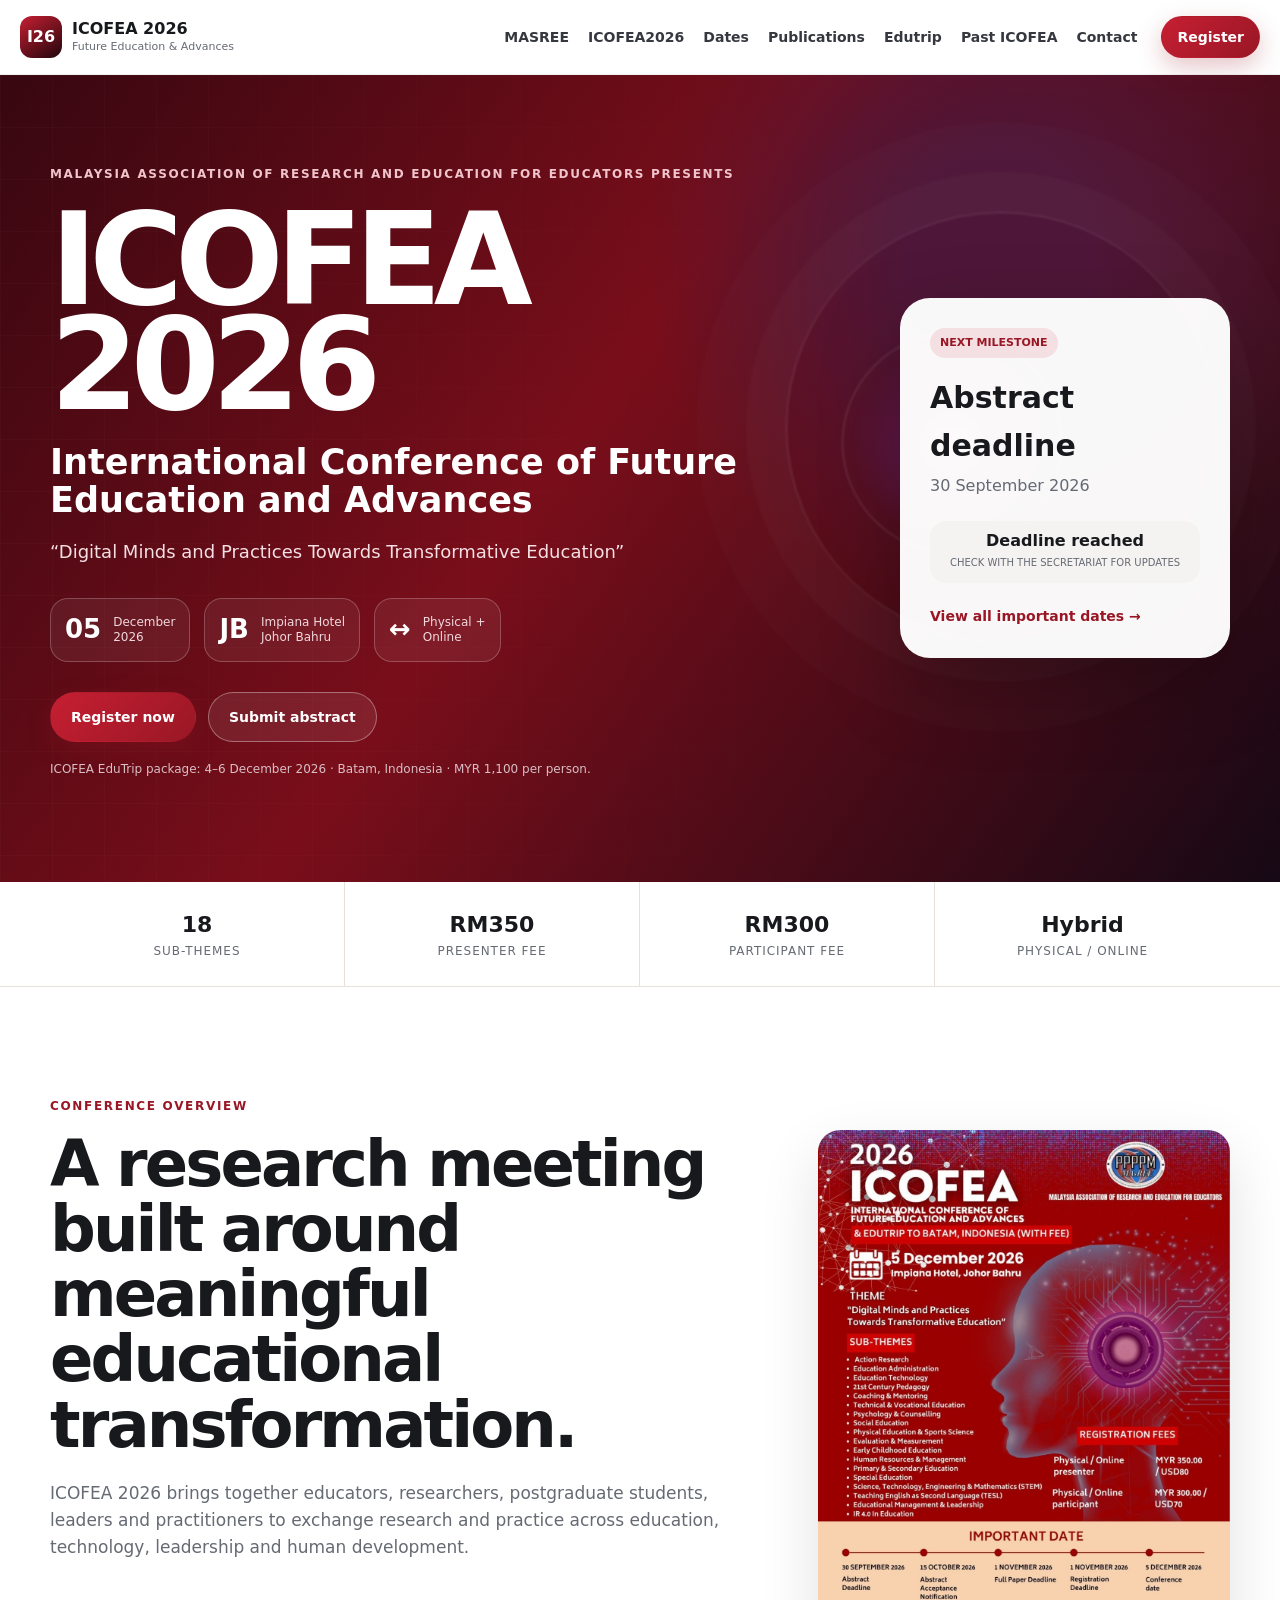
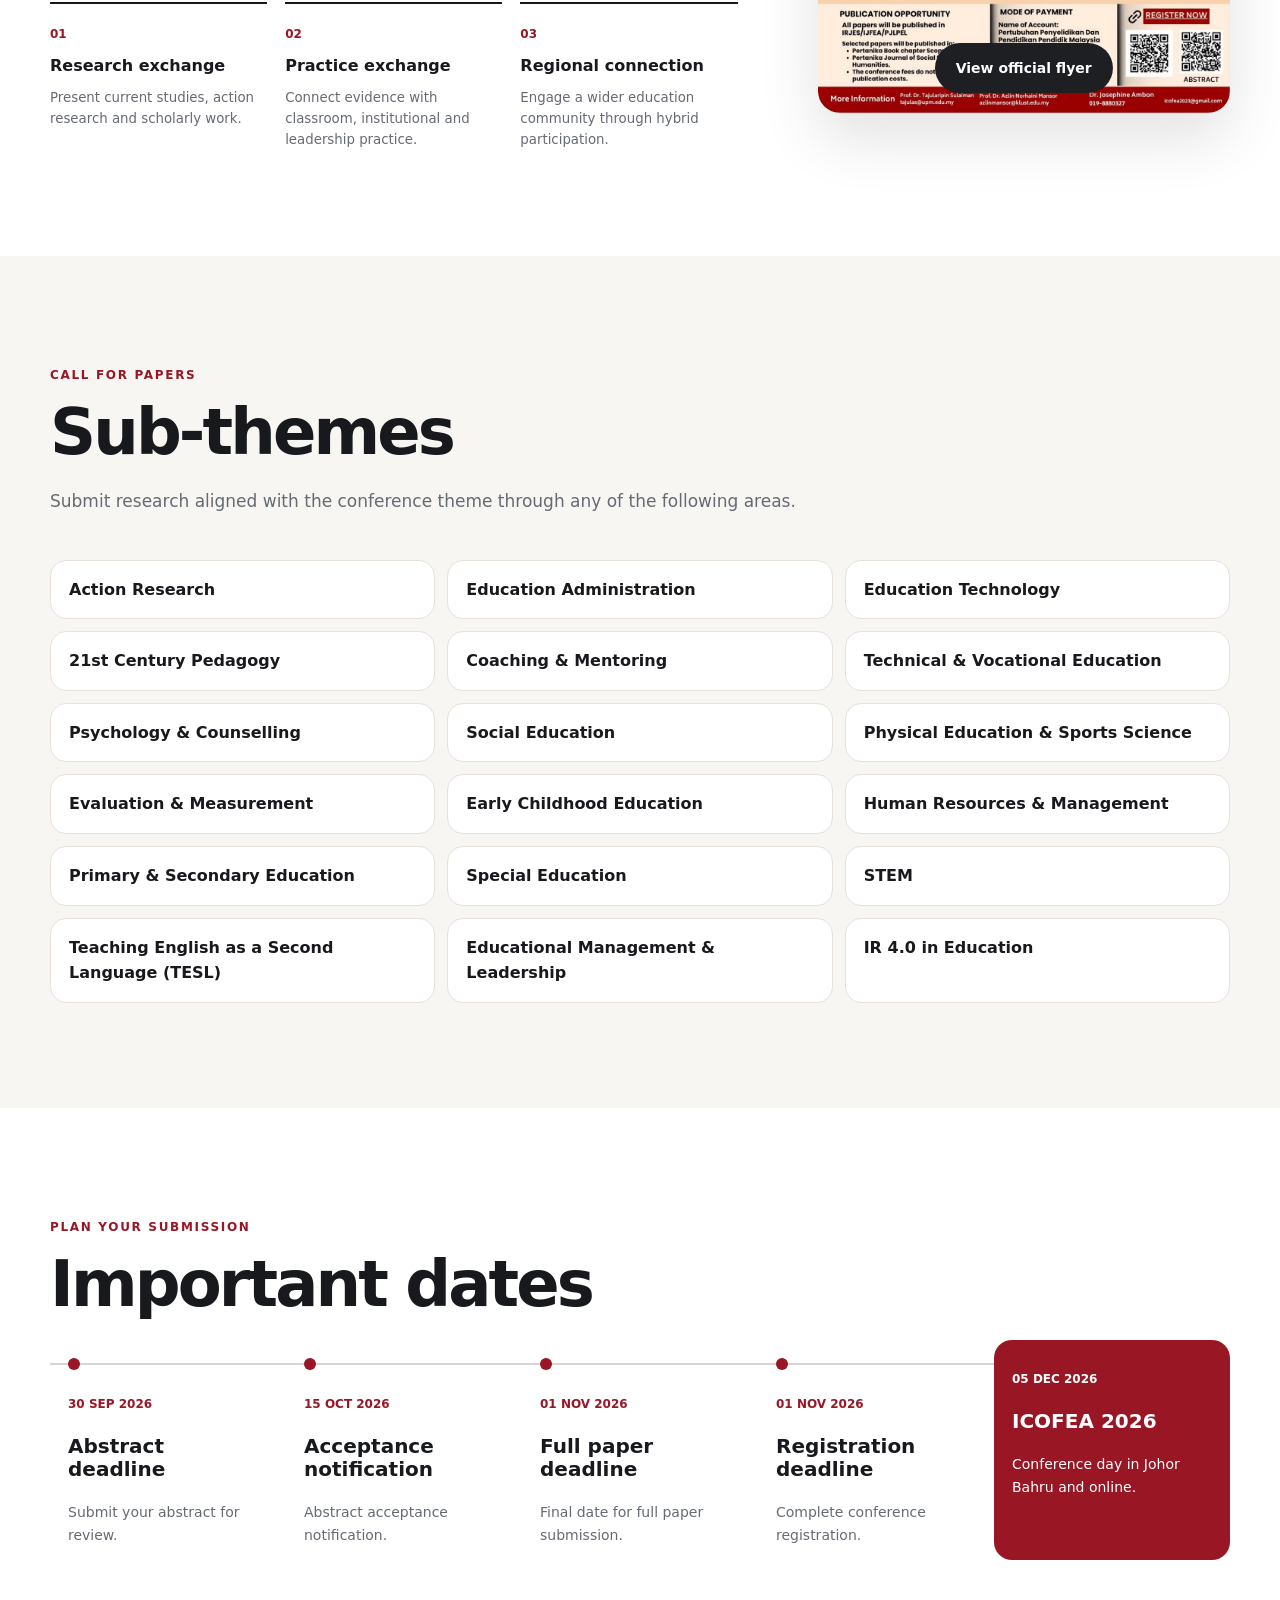
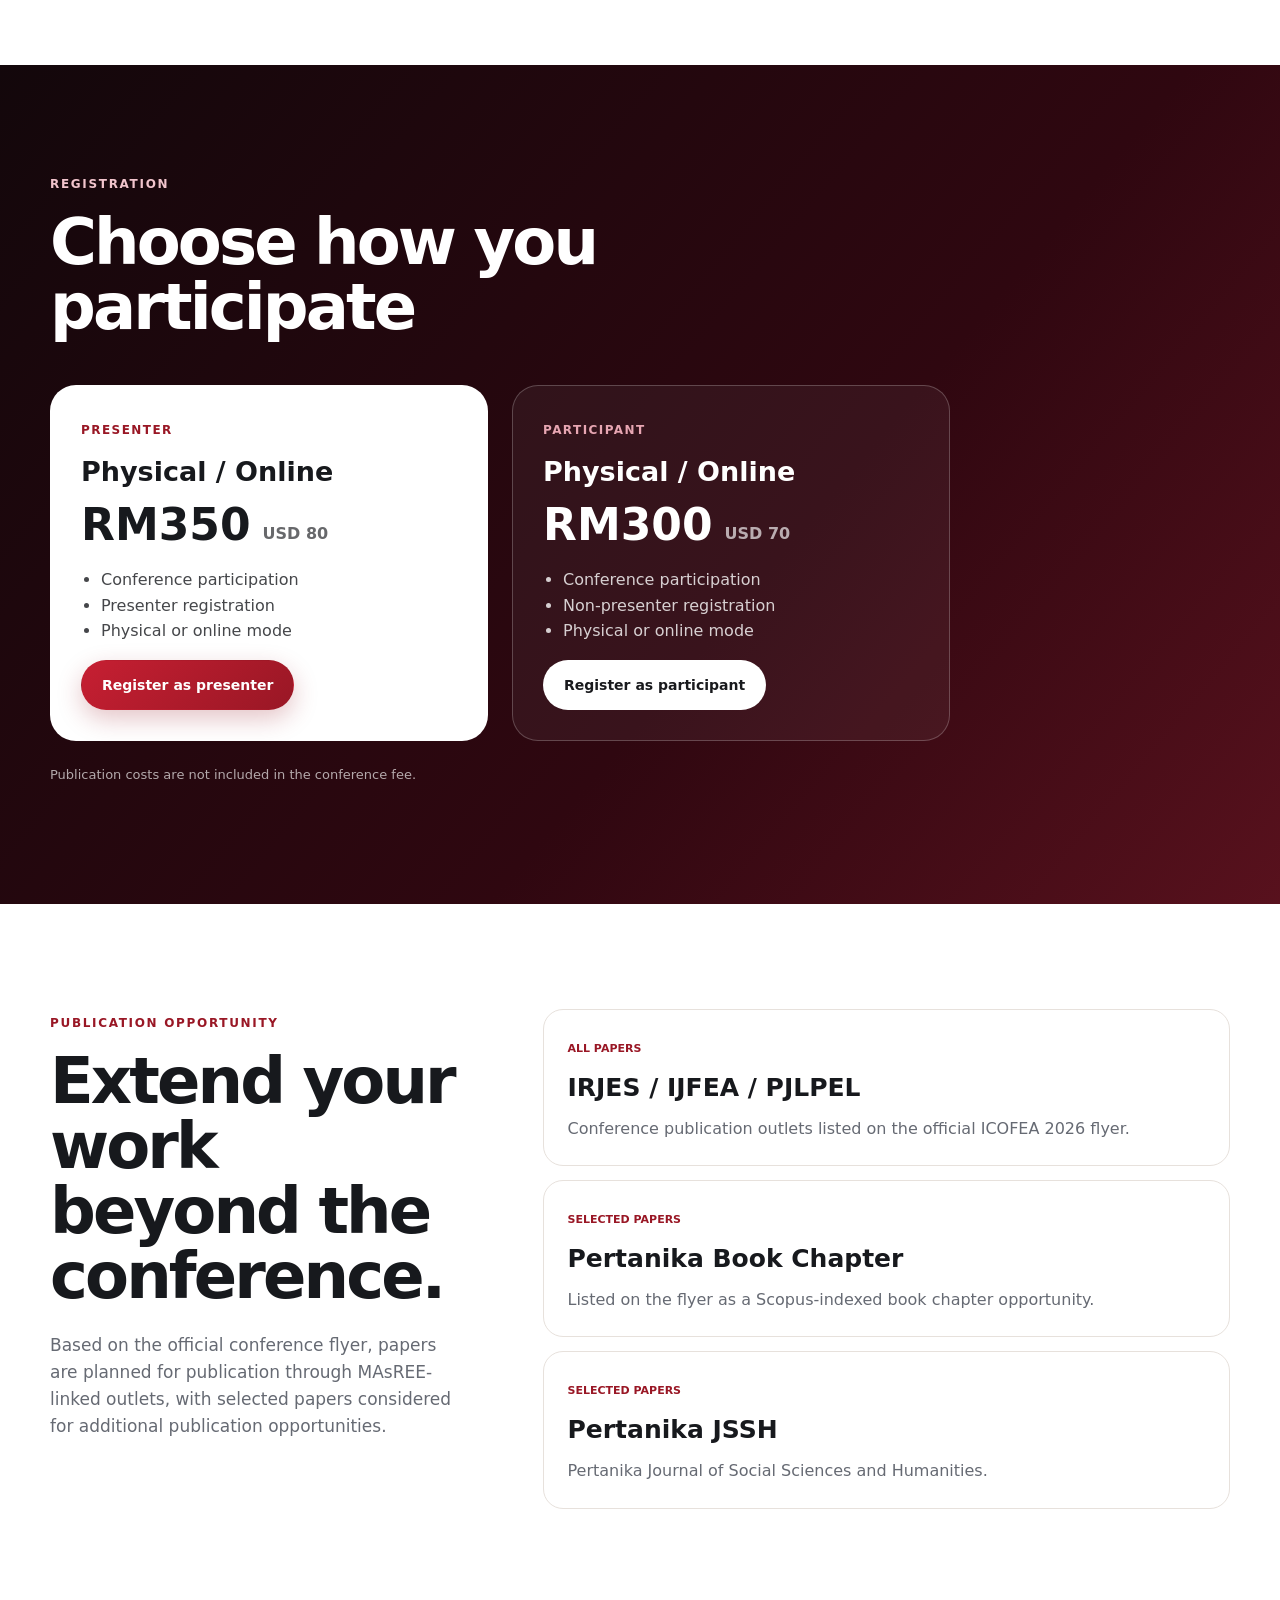
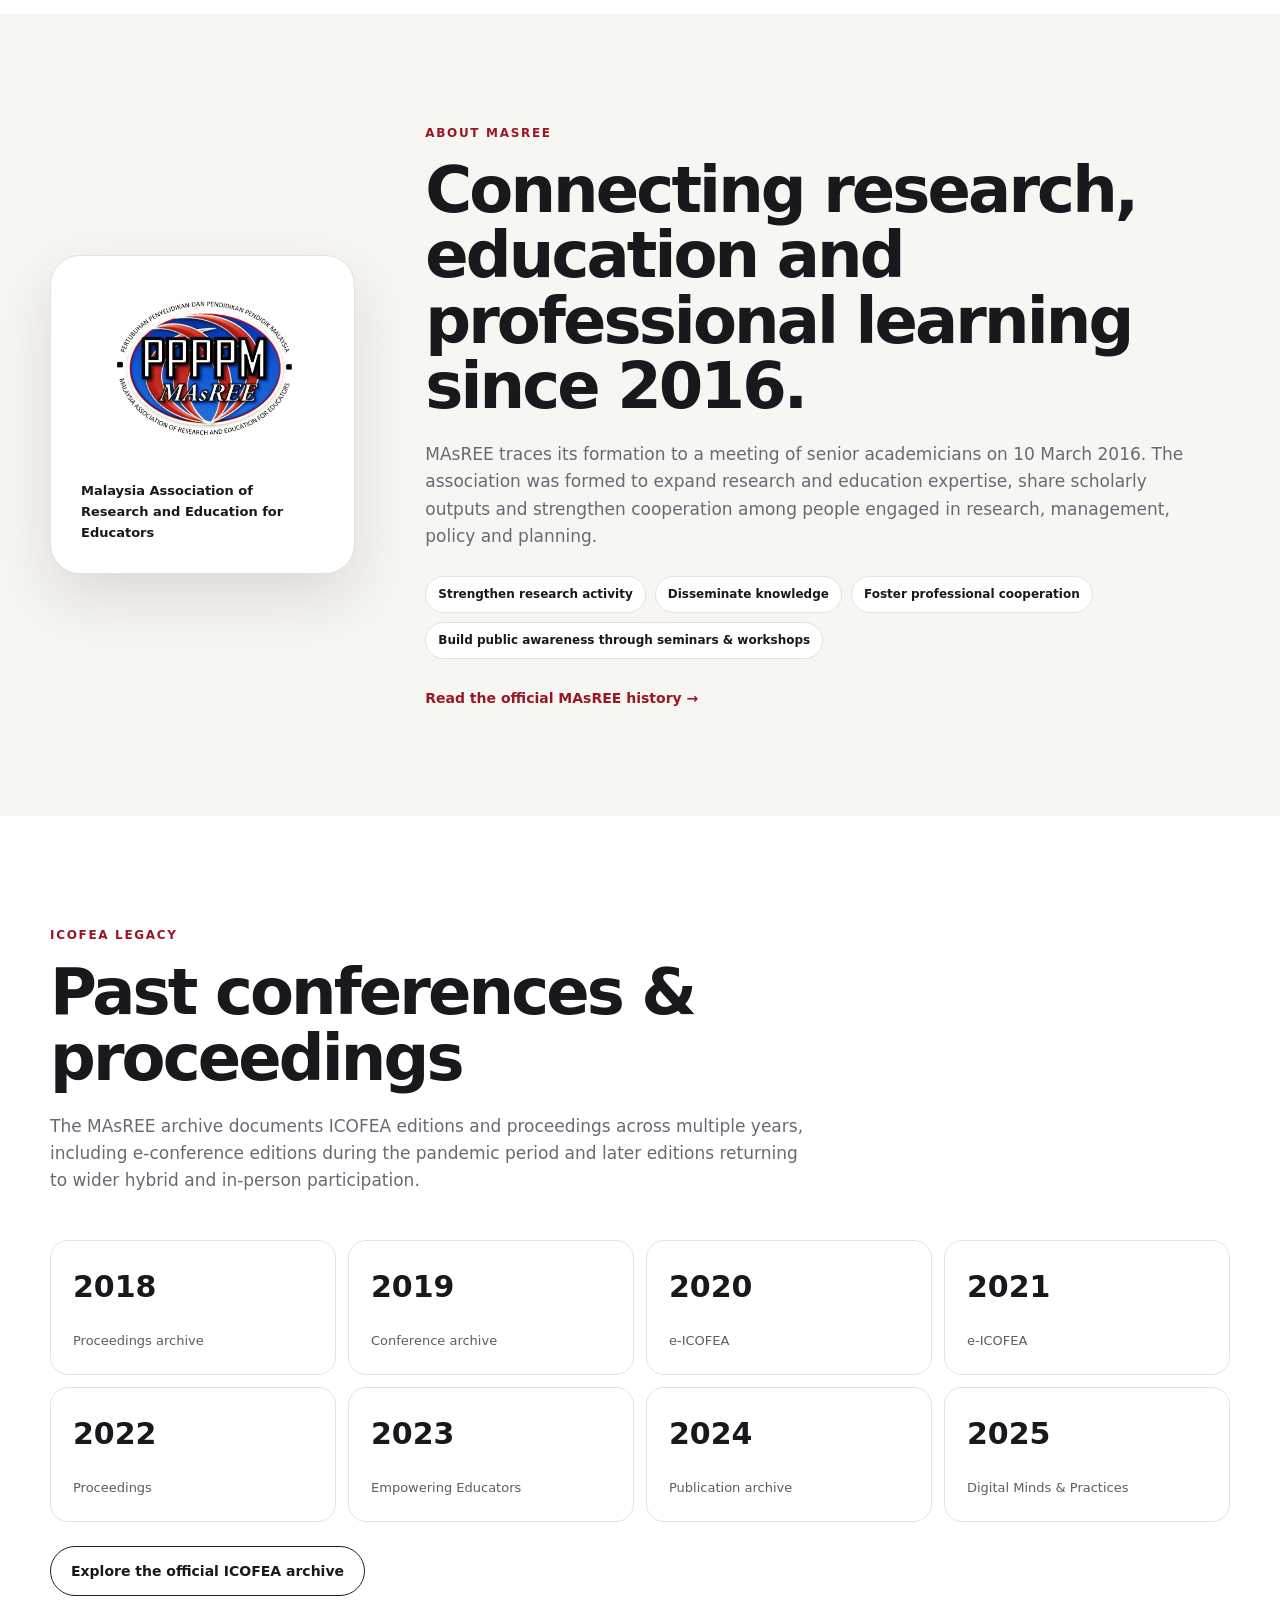
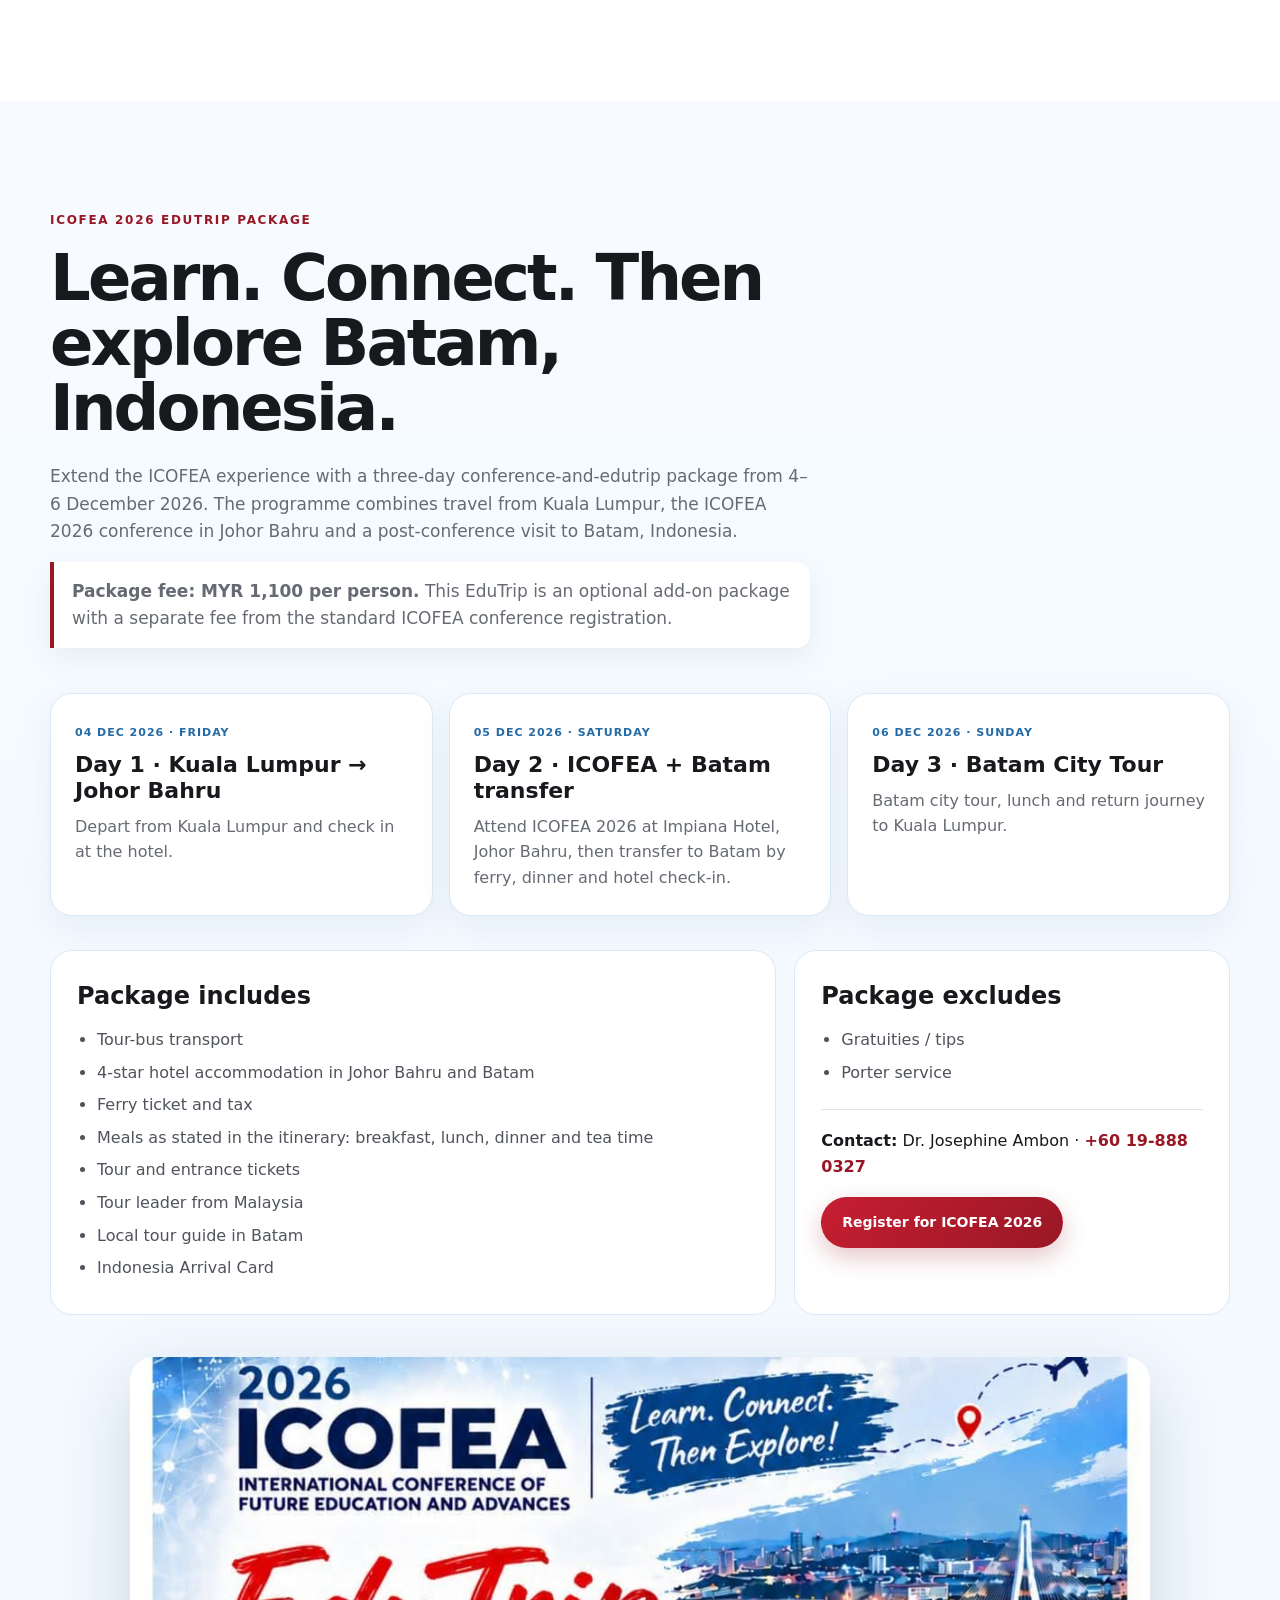
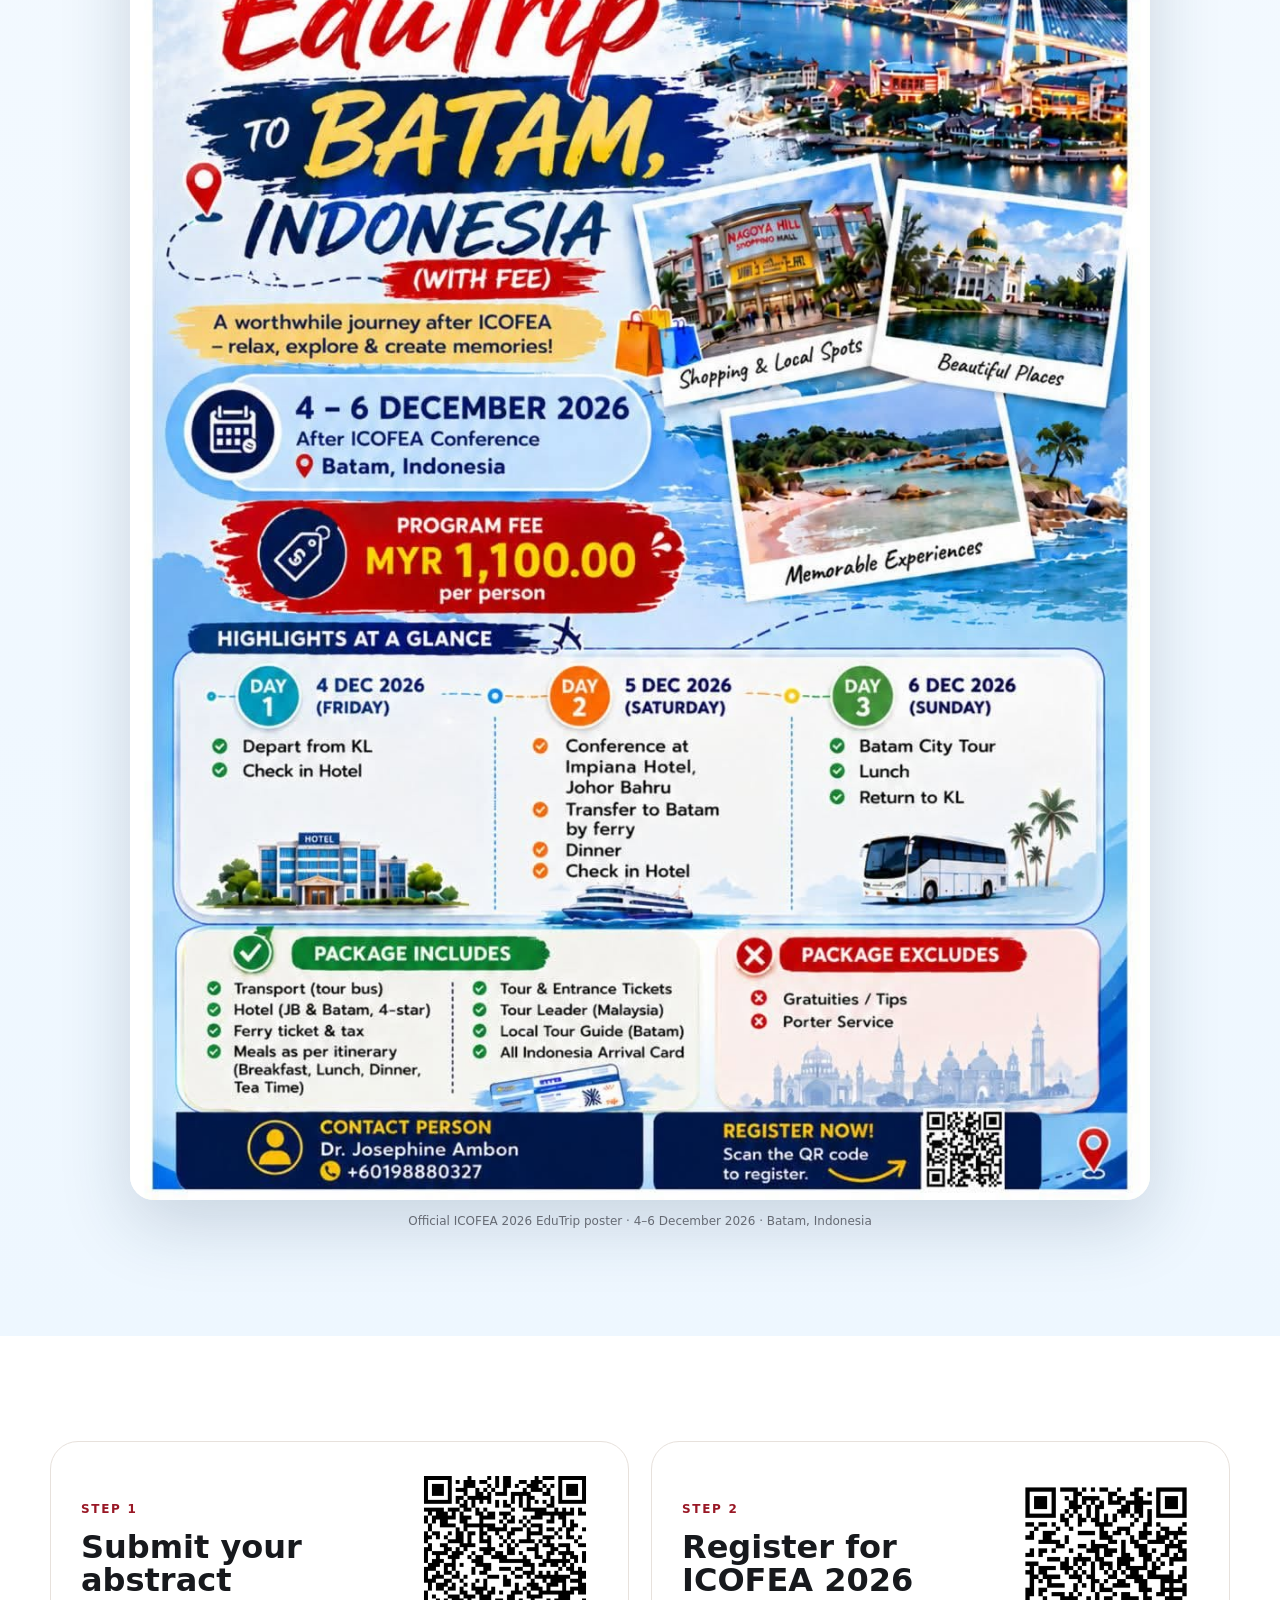
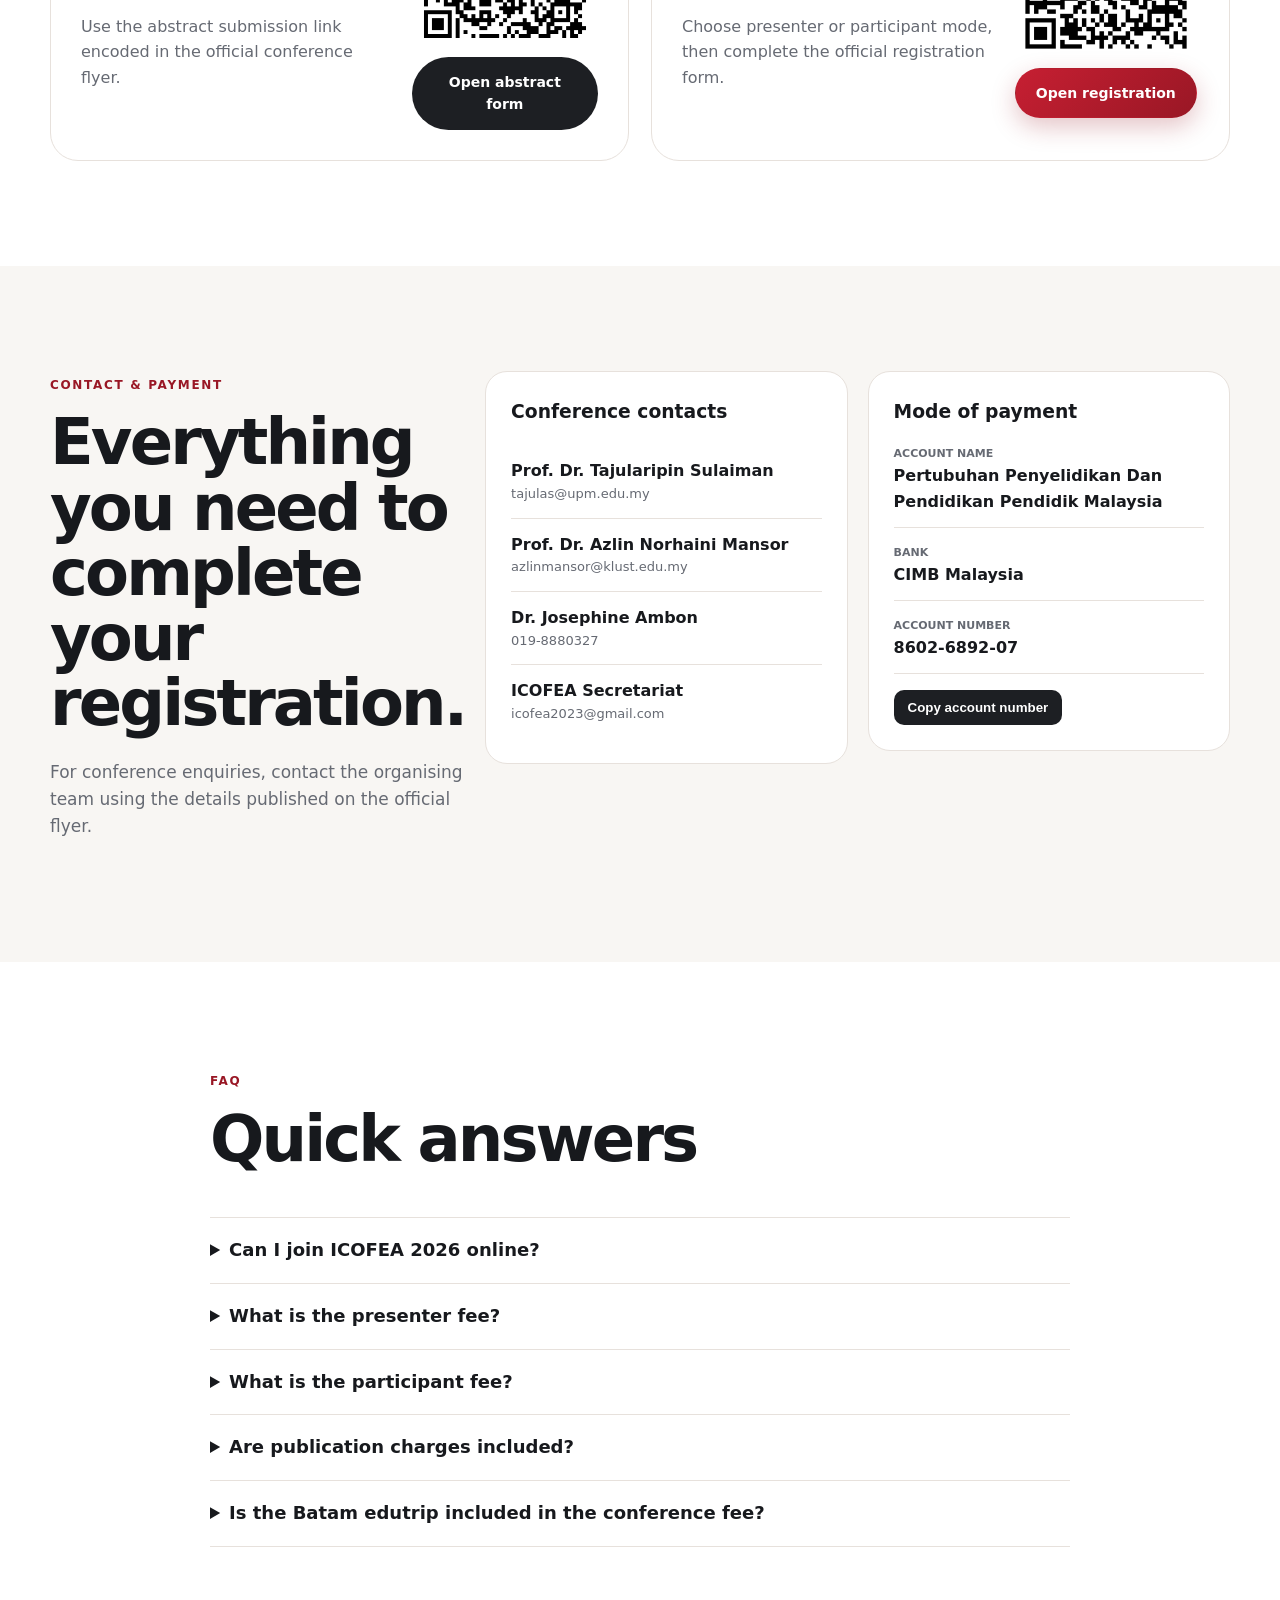
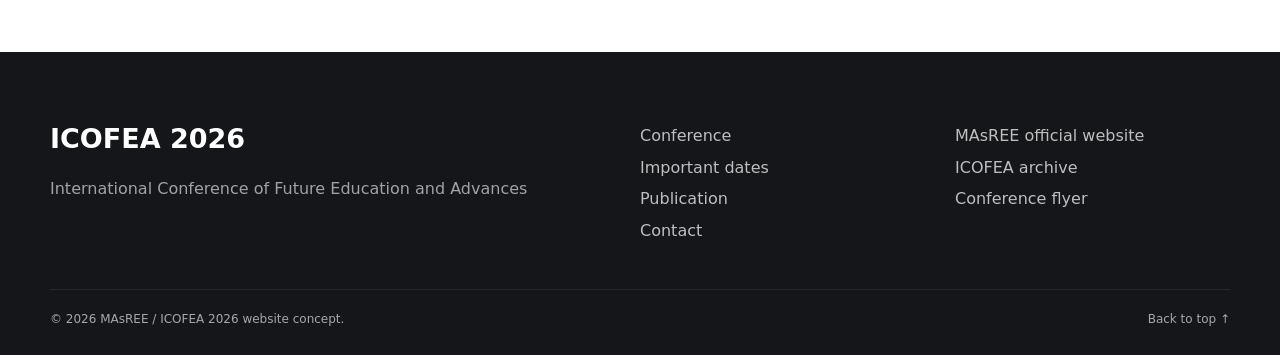
==== index.html @ 56e03e0e "Add files via upload" ====
<!doctype html>
<html lang="en">
<head>
  <meta charset="utf-8" />
  <meta name="viewport" content="width=device-width, initial-scale=1" />
  <meta name="description" content="ICOFEA 2026 — International Conference of Future Education and Advances, 5 December 2026, Impiana Hotel Johor Bahru, Malaysia." />
  <meta name="theme-color" content="#7f0d19" />
  <title>ICOFEA 2026 | International Conference of Future Education and Advances</title>
  <link rel="stylesheet" href="styles.css" />
</head>
<body>
  <a class="skip-link" href="#main">Skip to content</a>
  <header class="site-header" id="top">
    <div class="nav-shell">
      <a class="brand" href="#top" aria-label="ICOFEA 2026 home">
        <span class="brand-mark">I26</span>
        <span><strong>ICOFEA 2026</strong><small>Future Education & Advances</small></span>
      </a>
      <button class="menu-btn" type="button" aria-expanded="false" aria-controls="main-nav">Menu</button>
      <nav id="main-nav" class="main-nav" aria-label="Primary navigation">
        <a href="#masree">MASREE</a>
        <a href="#conference">ICOFEA2026</a>
        <a href="#dates">Dates</a>
        <a href="#publications">Publications</a>
        <a href="#edutrip">Edutrip</a>
        <a href="#legacy">Past ICOFEA</a>
        <a href="#contact">Contact</a>
      </nav>
      <a class="btn btn-sm btn-primary nav-cta" href="https://bit.ly/ICOFEA2026?r=qr" target="_blank" rel="noopener">Register</a>
    </div>
  </header>

  <main id="main">
    <section class="hero" id="conference">
      <div class="hero-grid" aria-hidden="true"></div>
      <div class="hero-orb orb-one" aria-hidden="true"></div>
      <div class="hero-orb orb-two" aria-hidden="true"></div>
      <div class="container hero-content">
        <div class="hero-copy reveal">
          <div class="eyebrow">Malaysia Association of Research and Education for Educators presents</div>
          <h1><span>ICOFEA</span> 2026</h1>
          <p class="hero-kicker">International Conference of Future Education and Advances</p>
          <p class="theme">“Digital Minds and Practices Towards Transformative Education”</p>
          <div class="hero-meta">
            <div><b>05</b><span>December<br>2026</span></div>
            <div><b>JB</b><span>Impiana Hotel<br>Johor Bahru</span></div>
            <div><b>↔</b><span>Physical +<br>Online</span></div>
          </div>
          <div class="hero-actions">
            <a class="btn btn-primary" href="https://bit.ly/ICOFEA2026?r=qr" target="_blank" rel="noopener">Register now</a>
            <a class="btn btn-ghost" href="https://qr.generatorqr.com/4aexBkyAz" target="_blank" rel="noopener">Submit abstract</a>
          </div>
          <p class="micro">ICOFEA EduTrip package: 4–6 December 2026 · Batam, Indonesia · MYR 1,100 per person.</p>
        </div>
        <aside class="deadline-card reveal" aria-label="Abstract deadline countdown">
          <span class="card-label">Next milestone</span>
          <h2>Abstract deadline</h2>
          <p class="deadline-date">30 September 2026</p>
          <div class="countdown" data-deadline="2026-09-30T23:59:59+08:00">
            <div><strong id="days">--</strong><span>days</span></div>
            <div><strong id="hours">--</strong><span>hours</span></div>
            <div><strong id="mins">--</strong><span>min</span></div>
          </div>
          <a href="#dates" class="text-link">View all important dates →</a>
        </aside>
      </div>
    </section>

    <section class="quick-strip" aria-label="Conference quick facts">
      <div class="container quick-grid">
        <div><strong>18</strong><span>sub-themes</span></div>
        <div><strong>RM350</strong><span>presenter fee</span></div>
        <div><strong>RM300</strong><span>participant fee</span></div>
        <div><strong>Hybrid</strong><span>physical / online</span></div>
      </div>
    </section>

    <section class="section" id="overview">
      <div class="container two-col">
        <div class="section-heading reveal">
          <span class="eyebrow red">Conference overview</span>
          <h2>A research meeting built around meaningful educational transformation.</h2>
          <p>ICOFEA 2026 brings together educators, researchers, postgraduate students, leaders and practitioners to exchange research and practice across education, technology, leadership and human development.</p>
          <div class="feature-row">
            <div class="feature"><span>01</span><b>Research exchange</b><small>Present current studies, action research and scholarly work.</small></div>
            <div class="feature"><span>02</span><b>Practice exchange</b><small>Connect evidence with classroom, institutional and leadership practice.</small></div>
            <div class="feature"><span>03</span><b>Regional connection</b><small>Engage a wider education community through hybrid participation.</small></div>
          </div>
        </div>
        <div class="flyer-panel reveal">
          <img src="assets/icofea-2026-flyer.jpg" alt="Official ICOFEA 2026 conference flyer" />
          <a class="btn btn-dark" href="assets/icofea-2026-flyer.jpg" target="_blank">View official flyer</a>
        </div>
      </div>
    </section>

    <section class="section section-soft" id="themes">
      <div class="container">
        <div class="section-heading compact reveal">
          <span class="eyebrow red">Call for papers</span>
          <h2>Sub-themes</h2>
          <p>Submit research aligned with the conference theme through any of the following areas.</p>
        </div>
        <div class="themes-grid reveal">
          <span>Action Research</span><span>Education Administration</span><span>Education Technology</span><span>21st Century Pedagogy</span>
          <span>Coaching & Mentoring</span><span>Technical & Vocational Education</span><span>Psychology & Counselling</span><span>Social Education</span>
          <span>Physical Education & Sports Science</span><span>Evaluation & Measurement</span><span>Early Childhood Education</span><span>Human Resources & Management</span>
          <span>Primary & Secondary Education</span><span>Special Education</span><span>STEM</span><span>Teaching English as a Second Language (TESL)</span>
          <span>Educational Management & Leadership</span><span>IR 4.0 in Education</span>
        </div>
      </div>
    </section>

    <section class="section" id="dates">
      <div class="container">
        <div class="section-heading compact reveal">
          <span class="eyebrow red">Plan your submission</span>
          <h2>Important dates</h2>
        </div>
        <div class="timeline reveal">
          <article><time>30 Sep 2026</time><h3>Abstract deadline</h3><p>Submit your abstract for review.</p></article>
          <article><time>15 Oct 2026</time><h3>Acceptance notification</h3><p>Abstract acceptance notification.</p></article>
          <article><time>01 Nov 2026</time><h3>Full paper deadline</h3><p>Final date for full paper submission.</p></article>
          <article><time>01 Nov 2026</time><h3>Registration deadline</h3><p>Complete conference registration.</p></article>
          <article class="timeline-final"><time>05 Dec 2026</time><h3>ICOFEA 2026</h3><p>Conference day in Johor Bahru and online.</p></article>
        </div>
      </div>
    </section>

    <section class="section dark-section" id="fees">
      <div class="container">
        <div class="section-heading compact inverse reveal">
          <span class="eyebrow">Registration</span>
          <h2>Choose how you participate</h2>
        </div>
        <div class="pricing-grid reveal">
          <article class="price-card featured">
            <span class="price-label">Presenter</span><h3>Physical / Online</h3><div class="price"><strong>RM350</strong><span>USD 80</span></div>
            <ul><li>Conference participation</li><li>Presenter registration</li><li>Physical or online mode</li></ul>
            <a class="btn btn-primary" href="https://bit.ly/ICOFEA2026?r=qr" target="_blank" rel="noopener">Register as presenter</a>
          </article>
          <article class="price-card">
            <span class="price-label">Participant</span><h3>Physical / Online</h3><div class="price"><strong>RM300</strong><span>USD 70</span></div>
            <ul><li>Conference participation</li><li>Non-presenter registration</li><li>Physical or online mode</li></ul>
            <a class="btn btn-light" href="https://bit.ly/ICOFEA2026?r=qr" target="_blank" rel="noopener">Register as participant</a>
          </article>
        </div>
        <p class="fee-note">Publication costs are not included in the conference fee.</p>
      </div>
    </section>

    <section class="section" id="publications">
      <div class="container publication-grid">
        <div class="section-heading reveal">
          <span class="eyebrow red">Publication opportunity</span>
          <h2>Extend your work beyond the conference.</h2>
          <p>Based on the official conference flyer, papers are planned for publication through MAsREE-linked outlets, with selected papers considered for additional publication opportunities.</p>
        </div>
        <div class="publication-cards reveal">
          <article><span>All papers</span><h3>IRJES / IJFEA / PJLPEL</h3><p>Conference publication outlets listed on the official ICOFEA 2026 flyer.</p></article>
          <article><span>Selected papers</span><h3>Pertanika Book Chapter</h3><p>Listed on the flyer as a Scopus-indexed book chapter opportunity.</p></article>
          <article><span>Selected papers</span><h3>Pertanika JSSH</h3><p>Pertanika Journal of Social Sciences and Humanities.</p></article>
        </div>
      </div>
    </section>

    <section class="section section-soft" id="masree">
      <div class="container about-grid">
        <div class="about-logo reveal">
          <img src="assets/masree-logo.jpg" alt="MAsREE logo from the ICOFEA 2026 flyer" />
          <span>Malaysia Association of Research and Education for Educators</span>
        </div>
        <div class="section-heading reveal">
          <span class="eyebrow red">About MAsREE</span>
          <h2>Connecting research, education and professional learning since 2016.</h2>
          <p>MAsREE traces its formation to a meeting of senior academicians on 10 March 2016. The association was formed to expand research and education expertise, share scholarly outputs and strengthen cooperation among people engaged in research, management, policy and planning.</p>
          <div class="aims">
            <span>Strengthen research activity</span><span>Disseminate knowledge</span><span>Foster professional cooperation</span><span>Build public awareness through seminars & workshops</span>
          </div>
          <a class="text-link" href="https://www.masree.info/about-masree/history/" target="_blank" rel="noopener">Read the official MAsREE history →</a>
        </div>
      </div>
    </section>

    <section class="section" id="legacy">
      <div class="container">
        <div class="section-heading compact reveal">
          <span class="eyebrow red">ICOFEA legacy</span>
          <h2>Past conferences & proceedings</h2>
          <p>The MAsREE archive documents ICOFEA editions and proceedings across multiple years, including e-conference editions during the pandemic period and later editions returning to wider hybrid and in-person participation.</p>
        </div>
        <div class="legacy-track reveal">
          <a href="https://www.masree.info/icofea-2018/" target="_blank" rel="noopener"><b>2018</b><span>Proceedings archive</span></a>
          <a href="https://www.masree.info/icofea-2019/" target="_blank" rel="noopener"><b>2019</b><span>Conference archive</span></a>
          <a href="https://www.masree.info/icofea-2020/" target="_blank" rel="noopener"><b>2020</b><span>e-ICOFEA</span></a>
          <a href="https://www.masree.info/icofea-2021/" target="_blank" rel="noopener"><b>2021</b><span>e-ICOFEA</span></a>
          <a href="https://www.masree.info/icofea-2022/" target="_blank" rel="noopener"><b>2022</b><span>Proceedings</span></a>
          <a href="https://www.masree.info/icofea-2023/" target="_blank" rel="noopener"><b>2023</b><span>Empowering Educators</span></a>
          <a href="https://www.masree.info/category/icofea-2/" target="_blank" rel="noopener"><b>2024</b><span>Publication archive</span></a>
          <a href="https://www.masree.info/icofea-2025/" target="_blank" rel="noopener"><b>2025</b><span>Digital Minds & Practices</span></a>
        </div>
        <a class="btn btn-outline-dark archive-btn" href="https://www.masree.info/category/icofea-2/" target="_blank" rel="noopener">Explore the official ICOFEA archive</a>
      </div>
    </section>

    <section class="section edutrip-section" id="edutrip">
      <div class="container">
        <div class="section-heading compact reveal">
          <span class="eyebrow red">ICOFEA 2026 EduTrip package</span>
          <h2>Learn. Connect. Then explore Batam, Indonesia.</h2>
          <p>Extend the ICOFEA experience with a three-day conference-and-edutrip package from 4–6 December 2026. The programme combines travel from Kuala Lumpur, the ICOFEA 2026 conference in Johor Bahru and a post-conference visit to Batam, Indonesia.</p>
          <p class="edutrip-note"><strong>Package fee: MYR 1,100 per person.</strong> This EduTrip is an optional add-on package with a separate fee from the standard ICOFEA conference registration.</p>
        </div>

        <div class="edutrip-summary reveal">
          <article><span>04 Dec 2026 · Friday</span><h3>Day 1 · Kuala Lumpur → Johor Bahru</h3><p>Depart from Kuala Lumpur and check in at the hotel.</p></article>
          <article><span>05 Dec 2026 · Saturday</span><h3>Day 2 · ICOFEA + Batam transfer</h3><p>Attend ICOFEA 2026 at Impiana Hotel, Johor Bahru, then transfer to Batam by ferry, dinner and hotel check-in.</p></article>
          <article><span>06 Dec 2026 · Sunday</span><h3>Day 3 · Batam City Tour</h3><p>Batam city tour, lunch and return journey to Kuala Lumpur.</p></article>
        </div>

        <div class="edutrip-inclusions reveal">
          <div>
            <h3>Package includes</h3>
            <ul>
              <li>Tour-bus transport</li>
              <li>4-star hotel accommodation in Johor Bahru and Batam</li>
              <li>Ferry ticket and tax</li>
              <li>Meals as stated in the itinerary: breakfast, lunch, dinner and tea time</li>
              <li>Tour and entrance tickets</li>
              <li>Tour leader from Malaysia</li>
              <li>Local tour guide in Batam</li>
              <li>Indonesia Arrival Card</li>
            </ul>
          </div>
          <div>
            <h3>Package excludes</h3>
            <ul>
              <li>Gratuities / tips</li>
              <li>Porter service</li>
            </ul>
            <p class="edutrip-contact"><strong>Contact:</strong> Dr. Josephine Ambon · <a href="tel:+60198880327">+60 19-888 0327</a></p>
            <a class="btn btn-primary" href="https://bit.ly/ICOFEA2026?r=qr" target="_blank" rel="noopener">Register for ICOFEA 2026</a>
          </div>
        </div>

        <figure class="edutrip-poster reveal">
          <img src="assets/edutrip-batam.jpg" alt="Official ICOFEA 2026 EduTrip to Batam, Indonesia poster showing the 4 to 6 December 2026 programme, MYR 1,100 package fee, itinerary, inclusions and exclusions" />
          <figcaption>Official ICOFEA 2026 EduTrip poster · 4–6 December 2026 · Batam, Indonesia</figcaption>
        </figure>
      </div>
    </section>

    <section class="section" id="submission">
      <div class="container action-grid">
        <article class="action-card reveal">
          <div><span class="eyebrow red">Step 1</span><h2>Submit your abstract</h2><p>Use the abstract submission link encoded in the official conference flyer.</p></div>
          <div class="qr-wrap"><img src="assets/abstract-qr.png" alt="Abstract submission QR code" /><a class="btn btn-dark" href="https://qr.generatorqr.com/4aexBkyAz" target="_blank" rel="noopener">Open abstract form</a></div>
        </article>
        <article class="action-card reveal">
          <div><span class="eyebrow red">Step 2</span><h2>Register for ICOFEA 2026</h2><p>Choose presenter or participant mode, then complete the official registration form.</p></div>
          <div class="qr-wrap"><img src="assets/register-qr.png" alt="ICOFEA 2026 registration QR code" /><a class="btn btn-primary" href="https://bit.ly/ICOFEA2026?r=qr" target="_blank" rel="noopener">Open registration</a></div>
        </article>
      </div>
    </section>

    <section class="section section-soft" id="contact">
      <div class="container contact-grid">
        <div class="section-heading reveal">
          <span class="eyebrow red">Contact & payment</span>
          <h2>Everything you need to complete your registration.</h2>
          <p>For conference enquiries, contact the organising team using the details published on the official flyer.</p>
        </div>
        <div class="contact-card reveal">
          <h3>Conference contacts</h3>
          <a href="mailto:tajulas@upm.edu.my"><b>Prof. Dr. Tajularipin Sulaiman</b><span>tajulas@upm.edu.my</span></a>
          <a href="mailto:azlinmansor@klust.edu.my"><b>Prof. Dr. Azlin Norhaini Mansor</b><span>azlinmansor@klust.edu.my</span></a>
          <a href="tel:+60198880327"><b>Dr. Josephine Ambon</b><span>019-8880327</span></a>
          <a href="mailto:icofea2023@gmail.com"><b>ICOFEA Secretariat</b><span>icofea2023@gmail.com</span></a>
        </div>
        <div class="payment-card reveal">
          <h3>Mode of payment</h3>
          <p><span>Account name</span><b>Pertubuhan Penyelidikan Dan Pendidikan Pendidik Malaysia</b></p>
          <p><span>Bank</span><b>CIMB Malaysia</b></p>
          <p><span>Account number</span><b id="account-no">8602-6892-07</b></p>
          <button class="copy-btn" type="button" data-copy="8602-6892-07">Copy account number</button>
        </div>
      </div>
    </section>

    <section class="section faq" id="faq">
      <div class="container narrow">
        <div class="section-heading compact reveal"><span class="eyebrow red">FAQ</span><h2>Quick answers</h2></div>
        <details><summary>Can I join ICOFEA 2026 online?</summary><p>Yes. The official flyer lists both physical and online modes for presenters and participants.</p></details>
        <details><summary>What is the presenter fee?</summary><p>MYR 350 / USD 80 for physical or online presenters.</p></details>
        <details><summary>What is the participant fee?</summary><p>MYR 300 / USD 70 for physical or online participants.</p></details>
        <details><summary>Are publication charges included?</summary><p>No. The official flyer states that conference fees do not include publication costs.</p></details>
        <details><summary>Is the Batam edutrip included in the conference fee?</summary><p>No. The flyer states that the Batam, Indonesia edutrip is offered with an additional fee.</p></details>
      </div>
    </section>
  </main>

  <footer class="site-footer">
    <div class="container footer-grid">
      <div><strong>ICOFEA 2026</strong><p>International Conference of Future Education and Advances</p></div>
      <div><a href="#conference">Conference</a><a href="#dates">Important dates</a><a href="#publications">Publication</a><a href="#contact">Contact</a></div>
      <div><a href="https://www.masree.info/" target="_blank" rel="noopener">MAsREE official website</a><a href="https://www.masree.info/category/icofea-2/" target="_blank" rel="noopener">ICOFEA archive</a><a href="assets/icofea-2026-flyer.jpg" target="_blank">Conference flyer</a></div>
    </div>
    <div class="container footer-bottom"><span>© <span id="year">2026</span> MAsREE / ICOFEA 2026 website concept.</span><a href="#top">Back to top ↑</a></div>
  </footer>
  <script src="script.js"></script>
</body>
</html>
---- styles.css ----
:root{--red:#991725;--red2:#c61f32;--deep:#21060c;--ink:#17191d;--muted:#666a73;--cream:#f7efe6;--soft:#f8f6f3;--white:#fff;--line:#e7e1dc;--radius:24px;--shadow:0 24px 60px rgba(22,8,12,.12)}*{box-sizing:border-box}html{scroll-behavior:smooth}body{margin:0;font-family:Inter,ui-sans-serif,system-ui,-apple-system,BlinkMacSystemFont,"Segoe UI",sans-serif;color:var(--ink);background:#fff;line-height:1.6}a{color:inherit;text-decoration:none}img{max-width:100%;display:block}.container{width:min(1180px,calc(100% - 40px));margin:auto}.narrow{width:min(860px,calc(100% - 40px));margin:auto}.skip-link{position:fixed;left:12px;top:-80px;background:#fff;color:#000;padding:10px 14px;z-index:999}.skip-link:focus{top:12px}.site-header{position:sticky;top:0;z-index:100;background:rgba(255,255,255,.9);backdrop-filter:blur(18px);border-bottom:1px solid rgba(0,0,0,.06)}.nav-shell{width:min(1240px,calc(100% - 28px));margin:auto;min-height:74px;display:flex;align-items:center;gap:24px}.brand{display:flex;align-items:center;gap:10px;min-width:190px}.brand-mark{width:42px;height:42px;border-radius:12px;display:grid;place-items:center;background:linear-gradient(145deg,var(--red2),var(--deep));color:#fff;font-weight:900}.brand strong,.brand small{display:block;line-height:1.15}.brand small{font-size:11px;color:var(--muted);margin-top:3px}.main-nav{display:flex;gap:19px;align-items:center;margin-left:auto}.main-nav a{font-size:14px;color:#35383f;font-weight:650}.main-nav a:hover{color:var(--red)}.btn{display:inline-flex;align-items:center;justify-content:center;gap:8px;border-radius:999px;padding:13px 20px;font-weight:800;font-size:14px;border:1px solid transparent;transition:.2s transform,.2s background,.2s border}.btn:hover{transform:translateY(-2px)}.btn-sm{padding:9px 15px}.btn-primary{background:linear-gradient(135deg,var(--red2),var(--red));color:#fff;box-shadow:0 9px 24px rgba(153,23,37,.25)}.btn-ghost{background:rgba(255,255,255,.08);border-color:rgba(255,255,255,.35);color:#fff}.btn-dark{background:#1d1f23;color:#fff}.btn-light{background:#fff;color:#191a1d}.btn-outline-dark{border-color:#1d1f23}.menu-btn{display:none}.hero{min-height:740px;background:radial-gradient(circle at 78% 22%,#4e1638 0 8%,transparent 30%),linear-gradient(125deg,#370710 0%,#790e1a 45%,#160915 100%);position:relative;overflow:hidden;color:#fff;display:flex;align-items:center}.hero-grid{position:absolute;inset:0;opacity:.18;background-image:linear-gradient(rgba(255,255,255,.12) 1px,transparent 1px),linear-gradient(90deg,rgba(255,255,255,.12) 1px,transparent 1px);background-size:52px 52px;mask-image:linear-gradient(to right,#000,transparent 70%)}.hero-orb{position:absolute;border-radius:50%;filter:blur(1px);border:1px solid rgba(255,255,255,.18)}.orb-one{width:430px;height:430px;right:5%;top:17%;box-shadow:0 0 0 40px rgba(255,255,255,.02),0 0 0 90px rgba(255,255,255,.015)}.orb-two{width:220px;height:220px;right:17%;top:32%;background:radial-gradient(circle,#d16689 0 5%,#5d1747 28%,transparent 65%)}.hero-content{display:grid;grid-template-columns:minmax(0,1.4fr) minmax(300px,.6fr);gap:80px;align-items:center;position:relative;z-index:2;padding:90px 0}.eyebrow{text-transform:uppercase;letter-spacing:.14em;font-size:12px;font-weight:900;color:#f1c4cc}.eyebrow.red{color:var(--red)}.hero h1{font-size:clamp(72px,10vw,138px);line-height:.82;letter-spacing:-.065em;margin:24px 0 26px}.hero h1 span{color:#fff}.hero-kicker{font-size:clamp(22px,3vw,35px);font-weight:800;max-width:780px;line-height:1.08;margin:0 0 18px}.theme{max-width:690px;font-size:18px;color:#f6dfe4;margin-bottom:32px}.hero-meta{display:flex;gap:14px;flex-wrap:wrap;margin-bottom:30px}.hero-meta>div{display:flex;align-items:center;gap:12px;border:1px solid rgba(255,255,255,.22);background:rgba(255,255,255,.06);border-radius:18px;padding:10px 14px}.hero-meta b{font-size:26px}.hero-meta span{font-size:12px;line-height:1.25;color:#f0d8dd}.hero-actions{display:flex;gap:12px;flex-wrap:wrap}.micro{font-size:12px;color:#d9bec4;margin-top:18px}.deadline-card{background:rgba(255,255,255,.97);color:var(--ink);border-radius:30px;padding:30px;box-shadow:0 30px 80px rgba(0,0,0,.25)}.card-label{display:inline-block;background:#f4dfe2;color:var(--red);padding:6px 10px;border-radius:999px;font-size:11px;font-weight:900;text-transform:uppercase}.deadline-card h2{font-size:30px;margin:16px 0 3px}.deadline-date{color:var(--muted);margin:0 0 22px}.countdown{display:grid;grid-template-columns:repeat(3,1fr);gap:8px;margin-bottom:20px}.countdown>div{background:#f5f3f1;border-radius:16px;padding:12px;text-align:center}.countdown strong,.countdown span{display:block}.countdown strong{font-size:30px;line-height:1}.countdown span{font-size:10px;text-transform:uppercase;color:var(--muted);margin-top:6px}.text-link{font-weight:800;color:var(--red);font-size:14px}.quick-strip{background:#fff;border-bottom:1px solid var(--line)}.quick-grid{display:grid;grid-template-columns:repeat(4,1fr)}.quick-grid>div{padding:25px 0;text-align:center;border-right:1px solid var(--line)}.quick-grid>div:last-child{border-right:0}.quick-grid strong,.quick-grid span{display:block}.quick-grid strong{font-size:22px}.quick-grid span{font-size:12px;text-transform:uppercase;letter-spacing:.08em;color:var(--muted)}.section{padding:105px 0}.section-soft{background:var(--soft)}.two-col{display:grid;grid-template-columns:1.25fr .75fr;gap:80px;align-items:center}.section-heading h2{font-size:clamp(38px,5vw,64px);letter-spacing:-.045em;line-height:1.02;margin:14px 0 22px}.section-heading p{font-size:17px;color:var(--muted);max-width:760px}.section-heading.compact{max-width:760px;margin-bottom:45px}.feature-row{display:grid;grid-template-columns:repeat(3,1fr);gap:18px;margin-top:40px}.feature{border-top:2px solid var(--ink);padding-top:16px}.feature span{color:var(--red);font-weight:900;font-size:12px}.feature b,.feature small{display:block}.feature b{margin:8px 0}.feature small{color:var(--muted)}.flyer-panel{position:relative}.flyer-panel img{border-radius:22px;box-shadow:var(--shadow);max-height:620px;margin:auto}.flyer-panel .btn{position:absolute;bottom:20px;left:50%;transform:translateX(-50%)}.themes-grid{display:grid;grid-template-columns:repeat(3,1fr);gap:12px}.themes-grid span{background:#fff;border:1px solid var(--line);border-radius:16px;padding:16px 18px;font-weight:700}.timeline{display:grid;grid-template-columns:repeat(5,1fr);border-top:2px solid #d9d4cf}.timeline article{padding:25px 18px 0;position:relative}.timeline article:before{content:"";width:12px;height:12px;border-radius:50%;background:var(--red);position:absolute;top:-7px;left:18px}.timeline time{font-size:12px;font-weight:900;color:var(--red);text-transform:uppercase}.timeline h3{font-size:20px;line-height:1.15}.timeline p{font-size:14px;color:var(--muted)}.timeline-final{background:var(--red);color:#fff;border-radius:18px;padding:25px 18px!important;margin-top:-25px}.timeline-final:before{display:none}.timeline-final time,.timeline-final p{color:#fff!important}.dark-section{background:linear-gradient(130deg,#13070b,#2f0710 60%,#58111d);color:#fff}.inverse h2{color:#fff}.pricing-grid{display:grid;grid-template-columns:repeat(2,1fr);gap:24px;max-width:900px}.price-card{border:1px solid rgba(255,255,255,.22);border-radius:26px;padding:30px;background:rgba(255,255,255,.05)}.price-card.featured{background:#fff;color:var(--ink)}.price-label{font-size:12px;text-transform:uppercase;letter-spacing:.12em;font-weight:900;color:#e7a6b2}.featured .price-label{color:var(--red)}.price-card h3{font-size:27px;margin:8px 0}.price{display:flex;align-items:end;gap:12px;margin:10px 0 20px}.price strong{font-size:44px;line-height:1}.price span{font-weight:800;opacity:.65}.price-card ul{padding-left:20px;color:inherit;opacity:.8}.fee-note{opacity:.65;font-size:13px;margin-top:24px}.publication-grid{display:grid;grid-template-columns:.75fr 1.25fr;gap:80px;align-items:start}.publication-cards{display:grid;gap:14px}.publication-cards article{padding:24px;border:1px solid var(--line);border-radius:20px}.publication-cards span{font-size:11px;font-weight:900;text-transform:uppercase;color:var(--red)}.publication-cards h3{font-size:25px;margin:8px 0}.publication-cards p{margin:0;color:var(--muted)}.about-grid{display:grid;grid-template-columns:.55fr 1.45fr;gap:70px;align-items:center}.about-logo{background:#fff;border:1px solid var(--line);border-radius:30px;padding:30px;box-shadow:var(--shadow)}.about-logo img{border-radius:16px;width:100%;mix-blend-mode:multiply}.about-logo span{display:block;font-weight:800;font-size:13px;margin-top:18px}.aims{display:flex;gap:9px;flex-wrap:wrap;margin:26px 0}.aims span{border-radius:999px;background:#fff;border:1px solid var(--line);padding:8px 12px;font-size:12px;font-weight:800}.legacy-track{display:grid;grid-template-columns:repeat(4,1fr);gap:12px}.legacy-track a{min-height:135px;border:1px solid var(--line);border-radius:18px;padding:22px;display:flex;flex-direction:column;justify-content:space-between;transition:.2s}.legacy-track a:hover{background:#1d1f23;color:#fff;transform:translateY(-3px)}.legacy-track b{font-size:30px}.legacy-track span{font-size:13px;opacity:.7}.archive-btn{margin-top:24px}.message-section{background:var(--cream)}.message-grid{display:grid;grid-template-columns:.35fr 1.65fr;gap:65px;align-items:start}.message-portrait{aspect-ratio:1;border-radius:50%;background:radial-gradient(circle at 35% 30%,#d44b63,#801322 70%);display:grid;place-items:center;color:#fff;font-size:82px;font-weight:900;box-shadow:var(--shadow)}blockquote{margin:0}blockquote h2{font-size:clamp(38px,5vw,65px);line-height:1.02;letter-spacing:-.045em;margin:12px 0 25px}blockquote p{font-size:18px;color:#4f5054}blockquote footer{display:flex;flex-direction:column;margin-top:28px}blockquote footer span{color:var(--muted);font-size:13px}.action-grid{display:grid;grid-template-columns:1fr 1fr;gap:22px}.action-card{border:1px solid var(--line);border-radius:28px;padding:30px;display:grid;grid-template-columns:1.25fr .75fr;gap:20px;align-items:center}.action-card h2{font-size:32px;line-height:1.05;margin:10px 0}.action-card p{color:var(--muted)}.qr-wrap{text-align:center}.qr-wrap img{width:170px;max-height:185px;object-fit:cover;margin:0 auto 15px;border-radius:12px}.contact-grid{display:grid;grid-template-columns:1fr 1fr 1fr;gap:20px;align-items:start}.contact-card,.payment-card{background:#fff;border:1px solid var(--line);border-radius:22px;padding:25px}.contact-card h3,.payment-card h3{margin-top:0}.contact-card a{display:block;padding:13px 0;border-bottom:1px solid var(--line)}.contact-card a:last-child{border-bottom:0}.contact-card b,.contact-card span{display:block}.contact-card span{font-size:13px;color:var(--muted)}.payment-card p{border-bottom:1px solid var(--line);padding-bottom:13px}.payment-card p span,.payment-card p b{display:block}.payment-card p span{font-size:11px;text-transform:uppercase;color:var(--muted);font-weight:800}.copy-btn{border:0;background:#1d1f23;color:#fff;padding:10px 14px;border-radius:10px;font-weight:800;cursor:pointer}.faq details{border-top:1px solid var(--line);padding:18px 0}.faq details:last-child{border-bottom:1px solid var(--line)}.faq summary{cursor:pointer;font-weight:850;font-size:18px}.faq details p{color:var(--muted);margin-bottom:0}.site-footer{background:#151619;color:#fff;padding:65px 0 25px}.footer-grid{display:grid;grid-template-columns:2fr 1fr 1fr;gap:40px}.footer-grid strong{font-size:27px}.footer-grid p{opacity:.6}.footer-grid a{display:block;opacity:.72;margin:6px 0}.footer-grid a:hover{opacity:1}.footer-bottom{border-top:1px solid rgba(255,255,255,.12);margin-top:40px;padding-top:20px;display:flex;justify-content:space-between;font-size:12px;opacity:.62}.reveal{opacity:0;transform:translateY(20px);transition:.7s ease}.reveal.visible{opacity:1;transform:none}@media(max-width:980px){.nav-cta{display:none}.menu-btn{display:block;margin-left:auto;border:1px solid var(--line);background:#fff;border-radius:10px;padding:8px 11px;font-weight:800}.main-nav{display:none;position:absolute;left:14px;right:14px;top:70px;background:#fff;border:1px solid var(--line);border-radius:18px;padding:14px;box-shadow:var(--shadow);flex-direction:column;align-items:stretch}.main-nav.open{display:flex}.main-nav a{padding:8px}.hero{min-height:auto}.hero-content,.two-col,.publication-grid,.about-grid,.message-grid,.contact-grid{grid-template-columns:1fr}.hero-content{gap:40px;padding:70px 0}.deadline-card{max-width:520px}.feature-row{grid-template-columns:1fr}.timeline{grid-template-columns:1fr 1fr}.timeline-final{margin-top:0}.legacy-track{grid-template-columns:repeat(2,1fr)}.action-grid{grid-template-columns:1fr}.themes-grid{grid-template-columns:repeat(2,1fr)}}@media(max-width:650px){.container,.narrow{width:min(100% - 28px,1180px)}.section{padding:72px 0}.hero h1{font-size:72px}.hero-meta{display:grid;grid-template-columns:1fr 1fr}.hero-meta>div:last-child{grid-column:1/-1}.quick-grid{grid-template-columns:1fr 1fr}.quick-grid>div:nth-child(2){border-right:0}.quick-grid>div{border-bottom:1px solid var(--line)}.themes-grid,.pricing-grid,.timeline,.legacy-track{grid-template-columns:1fr}.timeline{border-top:0;border-left:2px solid #d9d4cf}.timeline article{padding:0 0 26px 26px}.timeline article:before{top:8px;left:-7px}.action-card{grid-template-columns:1fr}.qr-wrap{text-align:left}.qr-wrap img{margin:0 0 15px}.footer-grid{grid-template-columns:1fr}.footer-bottom{gap:16px;flex-direction:column}.message-portrait{width:130px}.contact-grid{grid-template-columns:1fr}.section-heading h2,blockquote h2{font-size:40px}}

/* ICOFEA 2026 EduTrip */
.edutrip-section{background:linear-gradient(180deg,#f7fbff 0%,#eef7ff 100%)}
.edutrip-note{background:#fff;border-left:4px solid var(--red);border-radius:0 14px 14px 0;padding:16px 18px;box-shadow:0 10px 30px rgba(23,25,29,.06)}
.edutrip-summary{display:grid;grid-template-columns:repeat(3,1fr);gap:16px;margin:34px 0}
.edutrip-summary article{background:#fff;border:1px solid #dbe9f6;border-radius:22px;padding:24px;box-shadow:0 14px 36px rgba(36,90,138,.07)}
.edutrip-summary span{font-size:11px;text-transform:uppercase;letter-spacing:.09em;font-weight:900;color:#246aa5}
.edutrip-summary h3{font-size:22px;line-height:1.18;margin:8px 0 10px}
.edutrip-summary p{margin:0;color:var(--muted)}
.edutrip-inclusions{display:grid;grid-template-columns:1.25fr .75fr;gap:18px;margin:0 0 38px}
.edutrip-inclusions>div{background:#fff;border:1px solid #dbe9f6;border-radius:22px;padding:26px}
.edutrip-inclusions h3{margin:0 0 12px;font-size:24px}
.edutrip-inclusions ul{margin:0;padding-left:20px;color:#4f535b}
.edutrip-inclusions li{margin:7px 0}
.edutrip-contact{margin:24px 0 18px;padding-top:18px;border-top:1px solid var(--line)}
.edutrip-contact a{color:var(--red);font-weight:800}
.edutrip-poster{margin:42px auto 0;max-width:1020px}
.edutrip-poster img{width:100%;height:auto;object-fit:contain;border-radius:24px;box-shadow:0 24px 70px rgba(25,54,83,.18);background:#fff}
.edutrip-poster figcaption{text-align:center;font-size:12px;color:var(--muted);margin-top:12px}
@media(max-width:980px){.edutrip-summary,.edutrip-inclusions{grid-template-columns:1fr}}
@media(max-width:650px){.edutrip-poster{margin-top:30px}.edutrip-poster img{border-radius:16px}.edutrip-summary article,.edutrip-inclusions>div{padding:20px}}
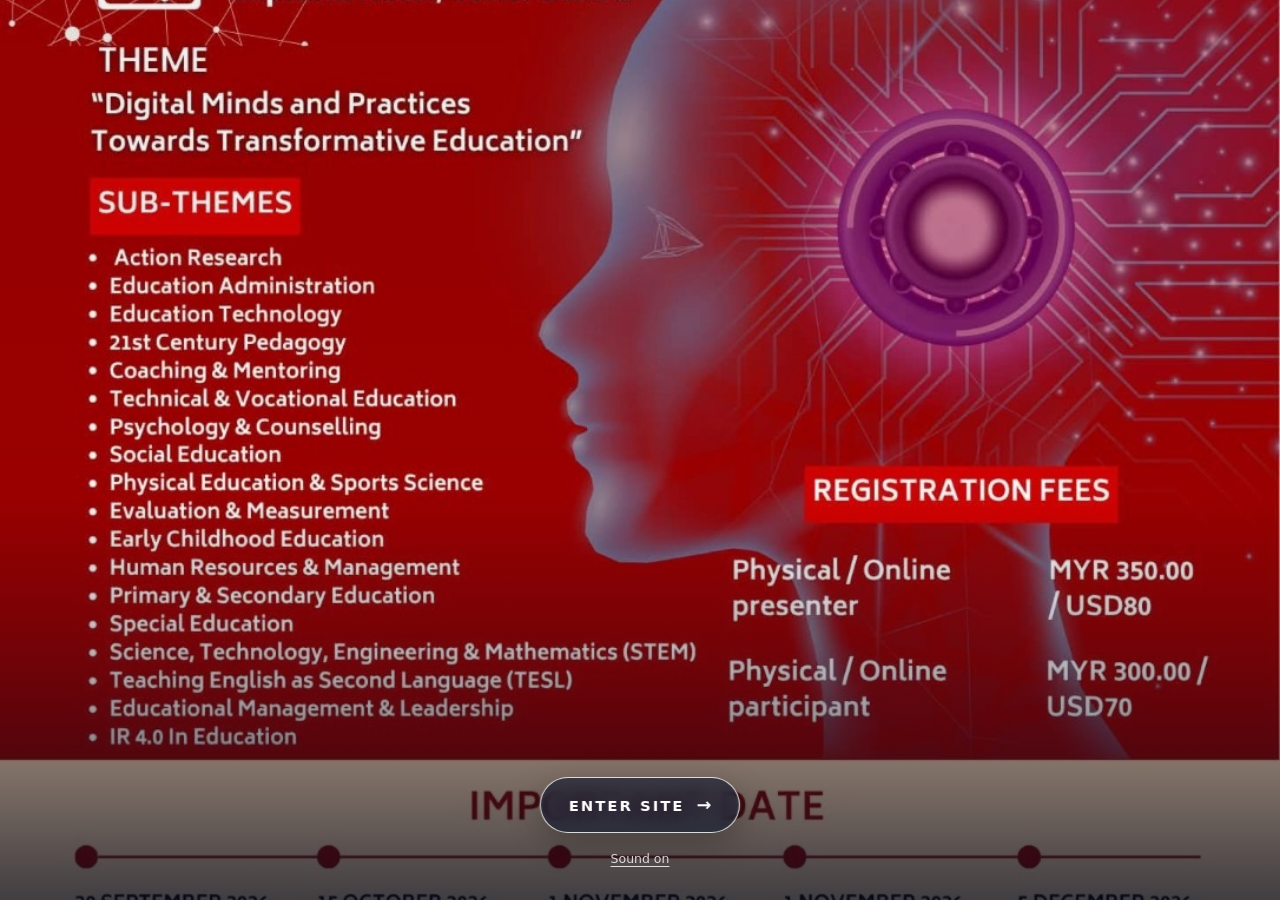
==== commit 0f4fc7ee: "Add files via upload" ====
--- a/index.html
+++ b/index.html
@@ -3,310 +3,45 @@
 <head>
   <meta charset="utf-8" />
   <meta name="viewport" content="width=device-width, initial-scale=1" />
-  <meta name="description" content="ICOFEA 2026 — International Conference of Future Education and Advances, 5 December 2026, Impiana Hotel Johor Bahru, Malaysia." />
-  <meta name="theme-color" content="#7f0d19" />
-  <title>ICOFEA 2026 | International Conference of Future Education and Advances</title>
-  <link rel="stylesheet" href="styles.css" />
+  <meta name="description" content="Enter the official ICOFEA 2026 conference website." />
+  <meta name="theme-color" content="#071733" />
+  <title>ICOFEA 2026 | Official Conference Website</title>
+  <link rel="stylesheet" href="landing.css" />
 </head>
 <body>
-  <a class="skip-link" href="#main">Skip to content</a>
-  <header class="site-header" id="top">
-    <div class="nav-shell">
-      <a class="brand" href="#top" aria-label="ICOFEA 2026 home">
-        <span class="brand-mark">I26</span>
-        <span><strong>ICOFEA 2026</strong><small>Future Education & Advances</small></span>
+  <main class="landing" aria-label="ICOFEA 2026 introduction">
+    <video
+      class="landing-video"
+      id="landing-video"
+      autoplay
+      muted
+      loop
+      playsinline
+      preload="auto"
+      poster="assets/icofea-2026-flyer.jpg"
+      aria-label="ICOFEA 2026 montage video">
+      <source src="assets/icofea-montage.mp4" type="video/mp4" />
+      Your browser does not support HTML5 video.
+    </video>
+
+    <div class="landing-gradient" aria-hidden="true"></div>
+
+    <div class="landing-actions">
+      <a class="enter-button" href="home.html" aria-label="Enter the ICOFEA 2026 website">
+        ENTER SITE
+        <span aria-hidden="true">→</span>
       </a>
-      <button class="menu-btn" type="button" aria-expanded="false" aria-controls="main-nav">Menu</button>
-      <nav id="main-nav" class="main-nav" aria-label="Primary navigation">
-        <a href="#masree">MASREE</a>
-        <a href="#conference">ICOFEA2026</a>
-        <a href="#dates">Dates</a>
-        <a href="#publications">Publications</a>
-        <a href="#edutrip">Edutrip</a>
-        <a href="#legacy">Past ICOFEA</a>
-        <a href="#contact">Contact</a>
-      </nav>
-      <a class="btn btn-sm btn-primary nav-cta" href="https://bit.ly/ICOFEA2026?r=qr" target="_blank" rel="noopener">Register</a>
+      <button class="sound-button" id="sound-toggle" type="button" aria-pressed="false">
+        Sound on
+      </button>
     </div>
-  </header>
 
-  <main id="main">
-    <section class="hero" id="conference">
-      <div class="hero-grid" aria-hidden="true"></div>
-      <div class="hero-orb orb-one" aria-hidden="true"></div>
-      <div class="hero-orb orb-two" aria-hidden="true"></div>
-      <div class="container hero-content">
-        <div class="hero-copy reveal">
-          <div class="eyebrow">Malaysia Association of Research and Education for Educators presents</div>
-          <h1><span>ICOFEA</span> 2026</h1>
-          <p class="hero-kicker">International Conference of Future Education and Advances</p>
-          <p class="theme">“Digital Minds and Practices Towards Transformative Education”</p>
-          <div class="hero-meta">
-            <div><b>05</b><span>December<br>2026</span></div>
-            <div><b>JB</b><span>Impiana Hotel<br>Johor Bahru</span></div>
-            <div><b>↔</b><span>Physical +<br>Online</span></div>
-          </div>
-          <div class="hero-actions">
-            <a class="btn btn-primary" href="https://bit.ly/ICOFEA2026?r=qr" target="_blank" rel="noopener">Register now</a>
-            <a class="btn btn-ghost" href="https://qr.generatorqr.com/4aexBkyAz" target="_blank" rel="noopener">Submit abstract</a>
-          </div>
-          <p class="micro">ICOFEA EduTrip package: 4–6 December 2026 · Batam, Indonesia · MYR 1,100 per person.</p>
-        </div>
-        <aside class="deadline-card reveal" aria-label="Abstract deadline countdown">
-          <span class="card-label">Next milestone</span>
-          <h2>Abstract deadline</h2>
-          <p class="deadline-date">30 September 2026</p>
-          <div class="countdown" data-deadline="2026-09-30T23:59:59+08:00">
-            <div><strong id="days">--</strong><span>days</span></div>
-            <div><strong id="hours">--</strong><span>hours</span></div>
-            <div><strong id="mins">--</strong><span>min</span></div>
-          </div>
-          <a href="#dates" class="text-link">View all important dates →</a>
-        </aside>
+    <noscript>
+      <div class="noscript-note">
+        JavaScript is disabled. <a href="home.html">Enter the ICOFEA 2026 website</a>.
       </div>
-    </section>
-
-    <section class="quick-strip" aria-label="Conference quick facts">
-      <div class="container quick-grid">
-        <div><strong>18</strong><span>sub-themes</span></div>
-        <div><strong>RM350</strong><span>presenter fee</span></div>
-        <div><strong>RM300</strong><span>participant fee</span></div>
-        <div><strong>Hybrid</strong><span>physical / online</span></div>
-      </div>
-    </section>
-
-    <section class="section" id="overview">
-      <div class="container two-col">
-        <div class="section-heading reveal">
-          <span class="eyebrow red">Conference overview</span>
-          <h2>A research meeting built around meaningful educational transformation.</h2>
-          <p>ICOFEA 2026 brings together educators, researchers, postgraduate students, leaders and practitioners to exchange research and practice across education, technology, leadership and human development.</p>
-          <div class="feature-row">
-            <div class="feature"><span>01</span><b>Research exchange</b><small>Present current studies, action research and scholarly work.</small></div>
-            <div class="feature"><span>02</span><b>Practice exchange</b><small>Connect evidence with classroom, institutional and leadership practice.</small></div>
-            <div class="feature"><span>03</span><b>Regional connection</b><small>Engage a wider education community through hybrid participation.</small></div>
-          </div>
-        </div>
-        <div class="flyer-panel reveal">
-          <img src="assets/icofea-2026-flyer.jpg" alt="Official ICOFEA 2026 conference flyer" />
-          <a class="btn btn-dark" href="assets/icofea-2026-flyer.jpg" target="_blank">View official flyer</a>
-        </div>
-      </div>
-    </section>
-
-    <section class="section section-soft" id="themes">
-      <div class="container">
-        <div class="section-heading compact reveal">
-          <span class="eyebrow red">Call for papers</span>
-          <h2>Sub-themes</h2>
-          <p>Submit research aligned with the conference theme through any of the following areas.</p>
-        </div>
-        <div class="themes-grid reveal">
-          <span>Action Research</span><span>Education Administration</span><span>Education Technology</span><span>21st Century Pedagogy</span>
-          <span>Coaching & Mentoring</span><span>Technical & Vocational Education</span><span>Psychology & Counselling</span><span>Social Education</span>
-          <span>Physical Education & Sports Science</span><span>Evaluation & Measurement</span><span>Early Childhood Education</span><span>Human Resources & Management</span>
-          <span>Primary & Secondary Education</span><span>Special Education</span><span>STEM</span><span>Teaching English as a Second Language (TESL)</span>
-          <span>Educational Management & Leadership</span><span>IR 4.0 in Education</span>
-        </div>
-      </div>
-    </section>
-
-    <section class="section" id="dates">
-      <div class="container">
-        <div class="section-heading compact reveal">
-          <span class="eyebrow red">Plan your submission</span>
-          <h2>Important dates</h2>
-        </div>
-        <div class="timeline reveal">
-          <article><time>30 Sep 2026</time><h3>Abstract deadline</h3><p>Submit your abstract for review.</p></article>
-          <article><time>15 Oct 2026</time><h3>Acceptance notification</h3><p>Abstract acceptance notification.</p></article>
-          <article><time>01 Nov 2026</time><h3>Full paper deadline</h3><p>Final date for full paper submission.</p></article>
-          <article><time>01 Nov 2026</time><h3>Registration deadline</h3><p>Complete conference registration.</p></article>
-          <article class="timeline-final"><time>05 Dec 2026</time><h3>ICOFEA 2026</h3><p>Conference day in Johor Bahru and online.</p></article>
-        </div>
-      </div>
-    </section>
-
-    <section class="section dark-section" id="fees">
-      <div class="container">
-        <div class="section-heading compact inverse reveal">
-          <span class="eyebrow">Registration</span>
-          <h2>Choose how you participate</h2>
-        </div>
-        <div class="pricing-grid reveal">
-          <article class="price-card featured">
-            <span class="price-label">Presenter</span><h3>Physical / Online</h3><div class="price"><strong>RM350</strong><span>USD 80</span></div>
-            <ul><li>Conference participation</li><li>Presenter registration</li><li>Physical or online mode</li></ul>
-            <a class="btn btn-primary" href="https://bit.ly/ICOFEA2026?r=qr" target="_blank" rel="noopener">Register as presenter</a>
-          </article>
-          <article class="price-card">
-            <span class="price-label">Participant</span><h3>Physical / Online</h3><div class="price"><strong>RM300</strong><span>USD 70</span></div>
-            <ul><li>Conference participation</li><li>Non-presenter registration</li><li>Physical or online mode</li></ul>
-            <a class="btn btn-light" href="https://bit.ly/ICOFEA2026?r=qr" target="_blank" rel="noopener">Register as participant</a>
-          </article>
-        </div>
-        <p class="fee-note">Publication costs are not included in the conference fee.</p>
-      </div>
-    </section>
-
-    <section class="section" id="publications">
-      <div class="container publication-grid">
-        <div class="section-heading reveal">
-          <span class="eyebrow red">Publication opportunity</span>
-          <h2>Extend your work beyond the conference.</h2>
-          <p>Based on the official conference flyer, papers are planned for publication through MAsREE-linked outlets, with selected papers considered for additional publication opportunities.</p>
-        </div>
-        <div class="publication-cards reveal">
-          <article><span>All papers</span><h3>IRJES / IJFEA / PJLPEL</h3><p>Conference publication outlets listed on the official ICOFEA 2026 flyer.</p></article>
-          <article><span>Selected papers</span><h3>Pertanika Book Chapter</h3><p>Listed on the flyer as a Scopus-indexed book chapter opportunity.</p></article>
-          <article><span>Selected papers</span><h3>Pertanika JSSH</h3><p>Pertanika Journal of Social Sciences and Humanities.</p></article>
-        </div>
-      </div>
-    </section>
-
-    <section class="section section-soft" id="masree">
-      <div class="container about-grid">
-        <div class="about-logo reveal">
-          <img src="assets/masree-logo.jpg" alt="MAsREE logo from the ICOFEA 2026 flyer" />
-          <span>Malaysia Association of Research and Education for Educators</span>
-        </div>
-        <div class="section-heading reveal">
-          <span class="eyebrow red">About MAsREE</span>
-          <h2>Connecting research, education and professional learning since 2016.</h2>
-          <p>MAsREE traces its formation to a meeting of senior academicians on 10 March 2016. The association was formed to expand research and education expertise, share scholarly outputs and strengthen cooperation among people engaged in research, management, policy and planning.</p>
-          <div class="aims">
-            <span>Strengthen research activity</span><span>Disseminate knowledge</span><span>Foster professional cooperation</span><span>Build public awareness through seminars & workshops</span>
-          </div>
-          <a class="text-link" href="https://www.masree.info/about-masree/history/" target="_blank" rel="noopener">Read the official MAsREE history →</a>
-        </div>
-      </div>
-    </section>
-
-    <section class="section" id="legacy">
-      <div class="container">
-        <div class="section-heading compact reveal">
-          <span class="eyebrow red">ICOFEA legacy</span>
-          <h2>Past conferences & proceedings</h2>
-          <p>The MAsREE archive documents ICOFEA editions and proceedings across multiple years, including e-conference editions during the pandemic period and later editions returning to wider hybrid and in-person participation.</p>
-        </div>
-        <div class="legacy-track reveal">
-          <a href="https://www.masree.info/icofea-2018/" target="_blank" rel="noopener"><b>2018</b><span>Proceedings archive</span></a>
-          <a href="https://www.masree.info/icofea-2019/" target="_blank" rel="noopener"><b>2019</b><span>Conference archive</span></a>
-          <a href="https://www.masree.info/icofea-2020/" target="_blank" rel="noopener"><b>2020</b><span>e-ICOFEA</span></a>
-          <a href="https://www.masree.info/icofea-2021/" target="_blank" rel="noopener"><b>2021</b><span>e-ICOFEA</span></a>
-          <a href="https://www.masree.info/icofea-2022/" target="_blank" rel="noopener"><b>2022</b><span>Proceedings</span></a>
-          <a href="https://www.masree.info/icofea-2023/" target="_blank" rel="noopener"><b>2023</b><span>Empowering Educators</span></a>
-          <a href="https://www.masree.info/category/icofea-2/" target="_blank" rel="noopener"><b>2024</b><span>Publication archive</span></a>
-          <a href="https://www.masree.info/icofea-2025/" target="_blank" rel="noopener"><b>2025</b><span>Digital Minds & Practices</span></a>
-        </div>
-        <a class="btn btn-outline-dark archive-btn" href="https://www.masree.info/category/icofea-2/" target="_blank" rel="noopener">Explore the official ICOFEA archive</a>
-      </div>
-    </section>
-
-    <section class="section edutrip-section" id="edutrip">
-      <div class="container">
-        <div class="section-heading compact reveal">
-          <span class="eyebrow red">ICOFEA 2026 EduTrip package</span>
-          <h2>Learn. Connect. Then explore Batam, Indonesia.</h2>
-          <p>Extend the ICOFEA experience with a three-day conference-and-edutrip package from 4–6 December 2026. The programme combines travel from Kuala Lumpur, the ICOFEA 2026 conference in Johor Bahru and a post-conference visit to Batam, Indonesia.</p>
-          <p class="edutrip-note"><strong>Package fee: MYR 1,100 per person.</strong> This EduTrip is an optional add-on package with a separate fee from the standard ICOFEA conference registration.</p>
-        </div>
-
-        <div class="edutrip-summary reveal">
-          <article><span>04 Dec 2026 · Friday</span><h3>Day 1 · Kuala Lumpur → Johor Bahru</h3><p>Depart from Kuala Lumpur and check in at the hotel.</p></article>
-          <article><span>05 Dec 2026 · Saturday</span><h3>Day 2 · ICOFEA + Batam transfer</h3><p>Attend ICOFEA 2026 at Impiana Hotel, Johor Bahru, then transfer to Batam by ferry, dinner and hotel check-in.</p></article>
-          <article><span>06 Dec 2026 · Sunday</span><h3>Day 3 · Batam City Tour</h3><p>Batam city tour, lunch and return journey to Kuala Lumpur.</p></article>
-        </div>
-
-        <div class="edutrip-inclusions reveal">
-          <div>
-            <h3>Package includes</h3>
-            <ul>
-              <li>Tour-bus transport</li>
-              <li>4-star hotel accommodation in Johor Bahru and Batam</li>
-              <li>Ferry ticket and tax</li>
-              <li>Meals as stated in the itinerary: breakfast, lunch, dinner and tea time</li>
-              <li>Tour and entrance tickets</li>
-              <li>Tour leader from Malaysia</li>
-              <li>Local tour guide in Batam</li>
-              <li>Indonesia Arrival Card</li>
-            </ul>
-          </div>
-          <div>
-            <h3>Package excludes</h3>
-            <ul>
-              <li>Gratuities / tips</li>
-              <li>Porter service</li>
-            </ul>
-            <p class="edutrip-contact"><strong>Contact:</strong> Dr. Josephine Ambon · <a href="tel:+60198880327">+60 19-888 0327</a></p>
-            <a class="btn btn-primary" href="https://bit.ly/ICOFEA2026?r=qr" target="_blank" rel="noopener">Register for ICOFEA 2026</a>
-          </div>
-        </div>
-
-        <figure class="edutrip-poster reveal">
-          <img src="assets/edutrip-batam.jpg" alt="Official ICOFEA 2026 EduTrip to Batam, Indonesia poster showing the 4 to 6 December 2026 programme, MYR 1,100 package fee, itinerary, inclusions and exclusions" />
-          <figcaption>Official ICOFEA 2026 EduTrip poster · 4–6 December 2026 · Batam, Indonesia</figcaption>
-        </figure>
-      </div>
-    </section>
-
-    <section class="section" id="submission">
-      <div class="container action-grid">
-        <article class="action-card reveal">
-          <div><span class="eyebrow red">Step 1</span><h2>Submit your abstract</h2><p>Use the abstract submission link encoded in the official conference flyer.</p></div>
-          <div class="qr-wrap"><img src="assets/abstract-qr.png" alt="Abstract submission QR code" /><a class="btn btn-dark" href="https://qr.generatorqr.com/4aexBkyAz" target="_blank" rel="noopener">Open abstract form</a></div>
-        </article>
-        <article class="action-card reveal">
-          <div><span class="eyebrow red">Step 2</span><h2>Register for ICOFEA 2026</h2><p>Choose presenter or participant mode, then complete the official registration form.</p></div>
-          <div class="qr-wrap"><img src="assets/register-qr.png" alt="ICOFEA 2026 registration QR code" /><a class="btn btn-primary" href="https://bit.ly/ICOFEA2026?r=qr" target="_blank" rel="noopener">Open registration</a></div>
-        </article>
-      </div>
-    </section>
-
-    <section class="section section-soft" id="contact">
-      <div class="container contact-grid">
-        <div class="section-heading reveal">
-          <span class="eyebrow red">Contact & payment</span>
-          <h2>Everything you need to complete your registration.</h2>
-          <p>For conference enquiries, contact the organising team using the details published on the official flyer.</p>
-        </div>
-        <div class="contact-card reveal">
-          <h3>Conference contacts</h3>
-          <a href="mailto:tajulas@upm.edu.my"><b>Prof. Dr. Tajularipin Sulaiman</b><span>tajulas@upm.edu.my</span></a>
-          <a href="mailto:azlinmansor@klust.edu.my"><b>Prof. Dr. Azlin Norhaini Mansor</b><span>azlinmansor@klust.edu.my</span></a>
-          <a href="tel:+60198880327"><b>Dr. Josephine Ambon</b><span>019-8880327</span></a>
-          <a href="mailto:icofea2023@gmail.com"><b>ICOFEA Secretariat</b><span>icofea2023@gmail.com</span></a>
-        </div>
-        <div class="payment-card reveal">
-          <h3>Mode of payment</h3>
-          <p><span>Account name</span><b>Pertubuhan Penyelidikan Dan Pendidikan Pendidik Malaysia</b></p>
-          <p><span>Bank</span><b>CIMB Malaysia</b></p>
-          <p><span>Account number</span><b id="account-no">8602-6892-07</b></p>
-          <button class="copy-btn" type="button" data-copy="8602-6892-07">Copy account number</button>
-        </div>
-      </div>
-    </section>
-
-    <section class="section faq" id="faq">
-      <div class="container narrow">
-        <div class="section-heading compact reveal"><span class="eyebrow red">FAQ</span><h2>Quick answers</h2></div>
-        <details><summary>Can I join ICOFEA 2026 online?</summary><p>Yes. The official flyer lists both physical and online modes for presenters and participants.</p></details>
-        <details><summary>What is the presenter fee?</summary><p>MYR 350 / USD 80 for physical or online presenters.</p></details>
-        <details><summary>What is the participant fee?</summary><p>MYR 300 / USD 70 for physical or online participants.</p></details>
-        <details><summary>Are publication charges included?</summary><p>No. The official flyer states that conference fees do not include publication costs.</p></details>
-        <details><summary>Is the Batam edutrip included in the conference fee?</summary><p>No. The flyer states that the Batam, Indonesia edutrip is offered with an additional fee.</p></details>
-      </div>
-    </section>
+    </noscript>
   </main>
-
-  <footer class="site-footer">
-    <div class="container footer-grid">
-      <div><strong>ICOFEA 2026</strong><p>International Conference of Future Education and Advances</p></div>
-      <div><a href="#conference">Conference</a><a href="#dates">Important dates</a><a href="#publications">Publication</a><a href="#contact">Contact</a></div>
-      <div><a href="https://www.masree.info/" target="_blank" rel="noopener">MAsREE official website</a><a href="https://www.masree.info/category/icofea-2/" target="_blank" rel="noopener">ICOFEA archive</a><a href="assets/icofea-2026-flyer.jpg" target="_blank">Conference flyer</a></div>
-    </div>
-    <div class="container footer-bottom"><span>© <span id="year">2026</span> MAsREE / ICOFEA 2026 website concept.</span><a href="#top">Back to top ↑</a></div>
-  </footer>
-  <script src="script.js"></script>
+  <script src="landing.js"></script>
 </body>
 </html>
--- a/landing.css
+++ b/landing.css
@@ -0,0 +1,149 @@
+:root {
+  color-scheme: dark;
+  font-family: Inter, ui-sans-serif, system-ui, -apple-system, BlinkMacSystemFont, "Segoe UI", sans-serif;
+}
+
+* { box-sizing: border-box; }
+
+html, body {
+  margin: 0;
+  width: 100%;
+  min-height: 100%;
+  background: #071733;
+}
+
+body { overflow: hidden; }
+
+.landing {
+  position: relative;
+  width: 100%;
+  min-height: 100svh;
+  overflow: hidden;
+  background: #071733;
+}
+
+.landing-video {
+  position: absolute;
+  inset: 0;
+  width: 100%;
+  height: 100%;
+  object-fit: cover;
+  object-position: center center;
+  background: #071733;
+}
+
+.landing-gradient {
+  position: absolute;
+  inset: 0;
+  pointer-events: none;
+  background:
+    linear-gradient(180deg,
+      rgba(0, 0, 0, 0.04) 0%,
+      rgba(0, 0, 0, 0.00) 55%,
+      rgba(2, 10, 27, 0.25) 72%,
+      rgba(2, 10, 27, 0.74) 100%);
+}
+
+.landing-actions {
+  position: absolute;
+  left: 50%;
+  bottom: max(28px, env(safe-area-inset-bottom));
+  transform: translateX(-50%);
+  z-index: 2;
+  display: flex;
+  flex-direction: column;
+  align-items: center;
+  gap: 12px;
+}
+
+.enter-button {
+  display: inline-flex;
+  align-items: center;
+  justify-content: center;
+  gap: 12px;
+  min-width: 188px;
+  min-height: 56px;
+  padding: 14px 28px;
+  border: 1px solid rgba(255,255,255,.82);
+  border-radius: 999px;
+  background: rgba(5, 17, 43, .55);
+  color: #fff;
+  text-decoration: none;
+  font-size: .92rem;
+  font-weight: 800;
+  letter-spacing: .14em;
+  backdrop-filter: blur(10px);
+  -webkit-backdrop-filter: blur(10px);
+  box-shadow: 0 10px 32px rgba(0,0,0,.26);
+  transition: transform .2s ease, background .2s ease, color .2s ease;
+}
+
+.enter-button span {
+  font-size: 1.1rem;
+  letter-spacing: 0;
+}
+
+.enter-button:hover,
+.enter-button:focus-visible {
+  transform: translateY(-2px);
+  background: #fff;
+  color: #071733;
+  outline: none;
+}
+
+.sound-button {
+  border: 0;
+  padding: 6px 10px;
+  background: transparent;
+  color: rgba(255,255,255,.85);
+  font: inherit;
+  font-size: .78rem;
+  cursor: pointer;
+  text-decoration: underline;
+  text-underline-offset: 3px;
+}
+
+.noscript-note {
+  position: fixed;
+  left: 16px;
+  right: 16px;
+  bottom: 16px;
+  z-index: 5;
+  padding: 12px;
+  background: rgba(0,0,0,.82);
+  color: #fff;
+  text-align: center;
+}
+
+.noscript-note a { color: #fff; }
+
+@media (max-width: 640px) {
+  .landing-video {
+    object-position: center center;
+  }
+
+  .landing-actions {
+    bottom: max(22px, env(safe-area-inset-bottom));
+  }
+
+  .enter-button {
+    min-width: 172px;
+    min-height: 52px;
+    padding: 12px 24px;
+    font-size: .84rem;
+  }
+}
+
+@media (prefers-reduced-motion: reduce) {
+  .landing-video {
+    display: none;
+  }
+
+  .landing {
+    background: #071733 url("assets/icofea-2026-flyer.jpg") center/cover no-repeat;
+  }
+
+  .enter-button {
+    transition: none;
+  }
+}
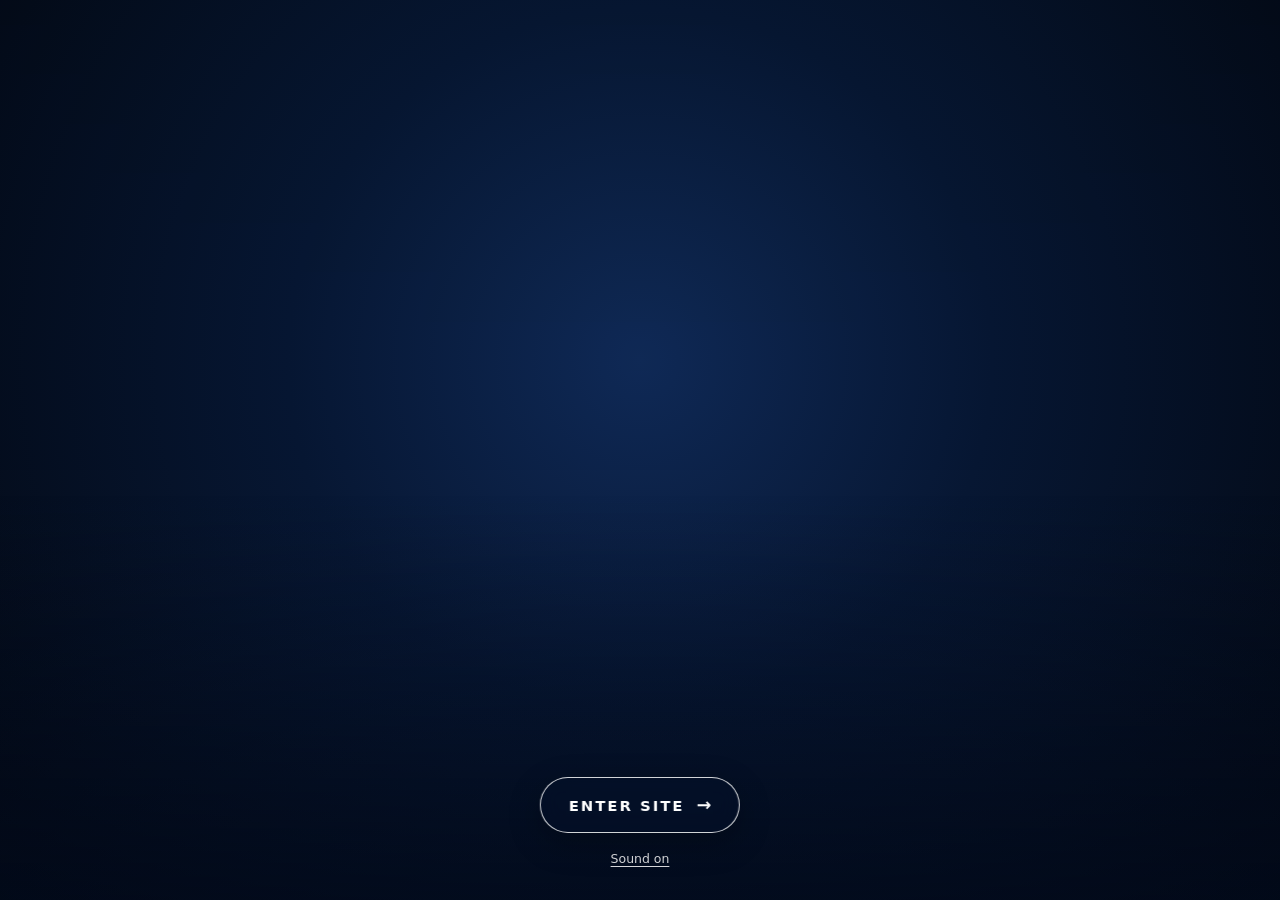
==== commit 663e881d: "Add files via upload" ====
--- a/index.html
+++ b/index.html
@@ -18,9 +18,7 @@
       loop
       playsinline
       preload="auto"
-      poster="assets/icofea-2026-flyer.jpg"
       aria-label="ICOFEA 2026 montage video">
-      <source src="assets/icofea-montage.mp4" type="video/mp4" />
       Your browser does not support HTML5 video.
     </video>
 
--- a/landing.css
+++ b/landing.css
@@ -9,7 +9,7 @@
   margin: 0;
   width: 100%;
   min-height: 100%;
-  background: #071733;
+  background: radial-gradient(circle at 50% 40%, #102a57 0%, #071733 42%, #030812 100%);
 }
 
 body { overflow: hidden; }
@@ -19,7 +19,7 @@
   width: 100%;
   min-height: 100svh;
   overflow: hidden;
-  background: #071733;
+  background: radial-gradient(circle at 50% 40%, #102a57 0%, #071733 42%, #030812 100%);
 }
 
 .landing-video {
@@ -29,8 +29,13 @@
   height: 100%;
   object-fit: cover;
   object-position: center center;
-  background: #071733;
+  background: radial-gradient(circle at 50% 40%, #102a57 0%, #071733 42%, #030812 100%);
+
+  opacity: 0;
+  transition: opacity .45s ease;
+  will-change: opacity;
 }
+
 
 .landing-gradient {
   position: absolute;
@@ -147,3 +152,8 @@
     transition: none;
   }
 }
+
+
+.landing-video.is-ready {
+  opacity: 1;
+}
